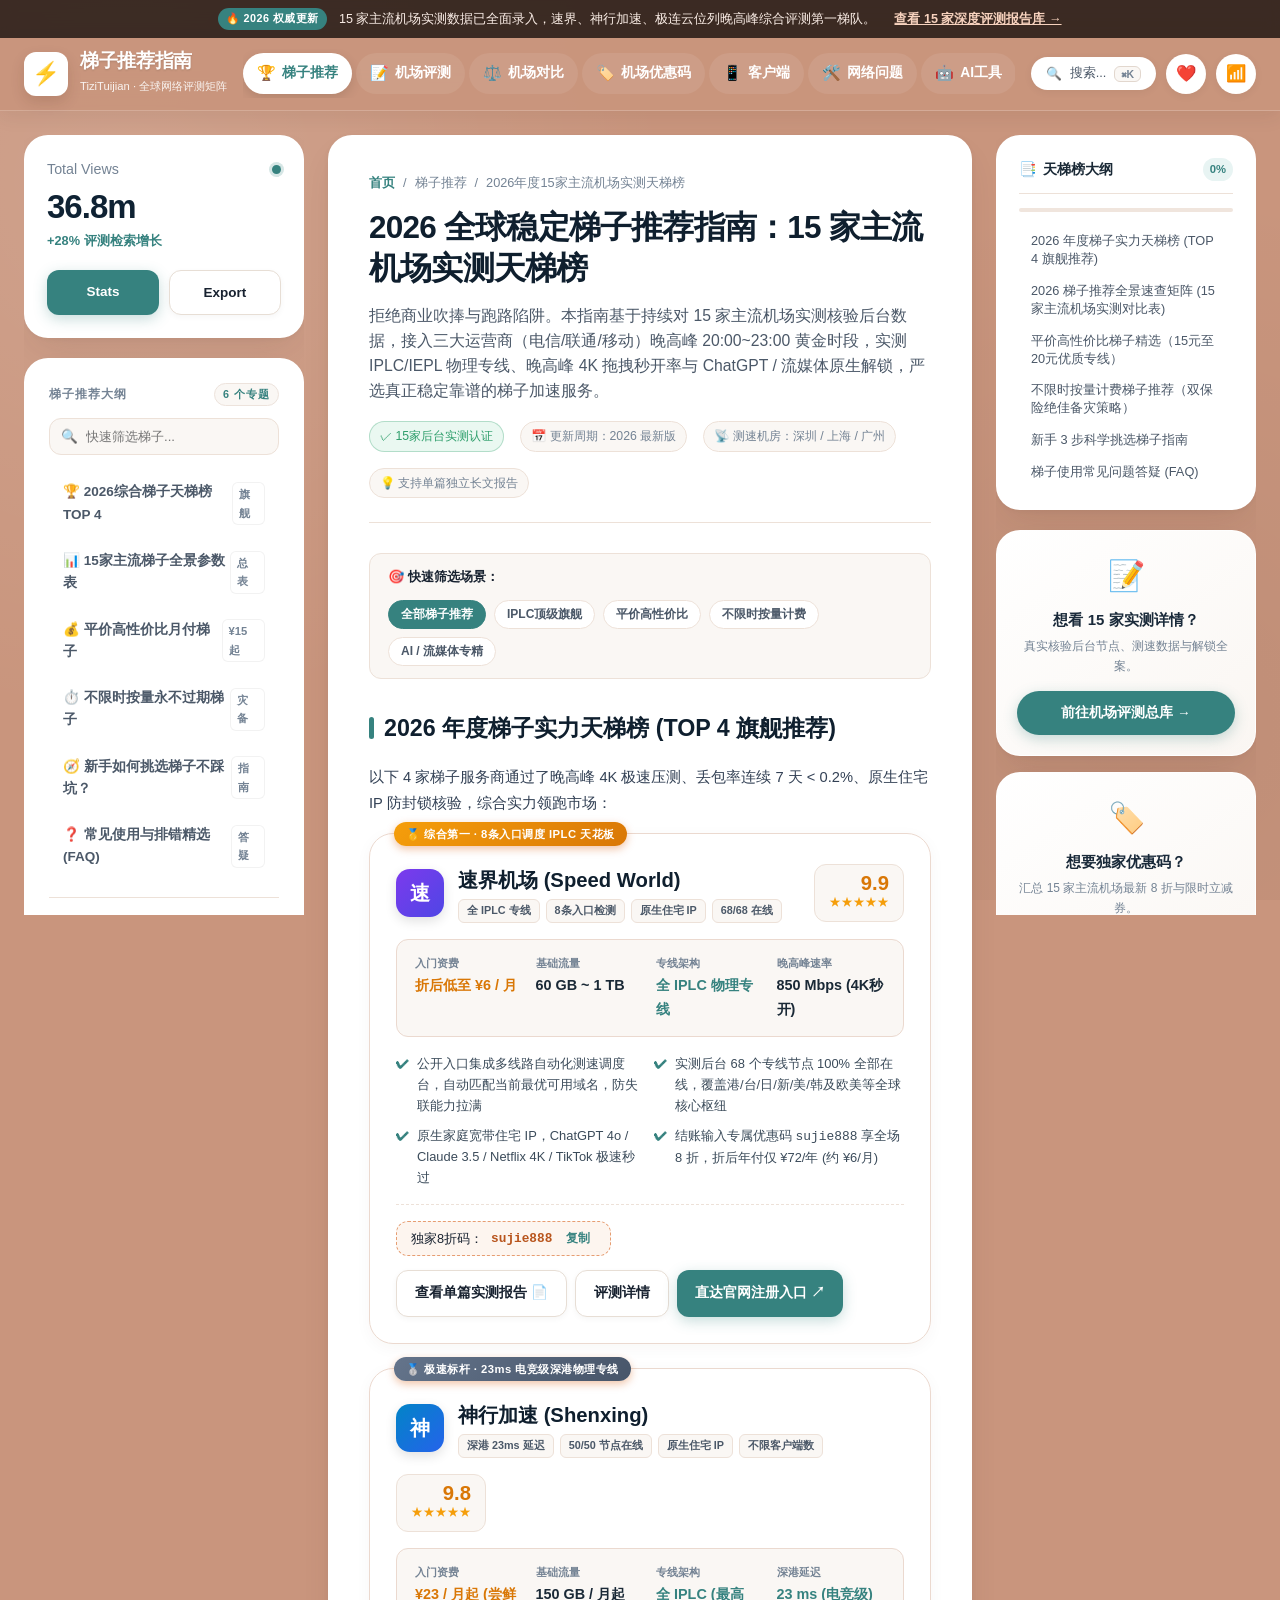
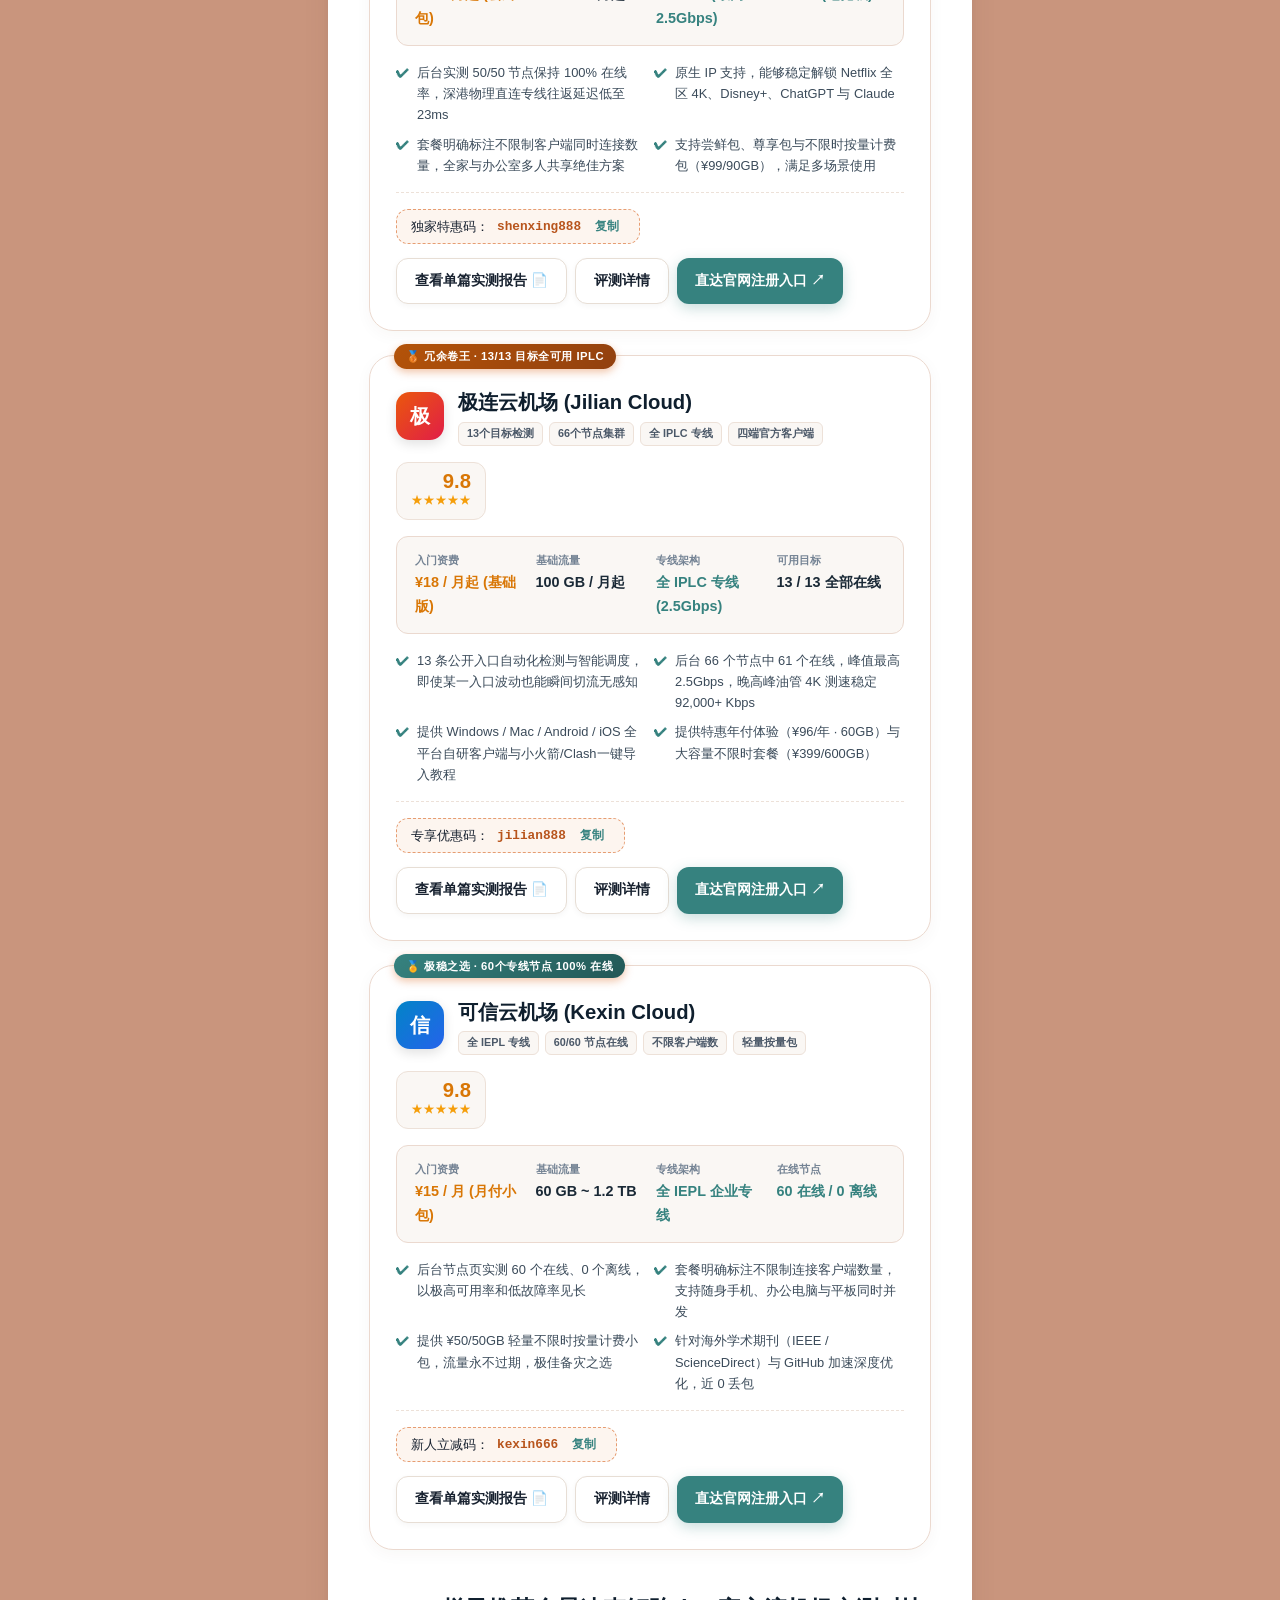
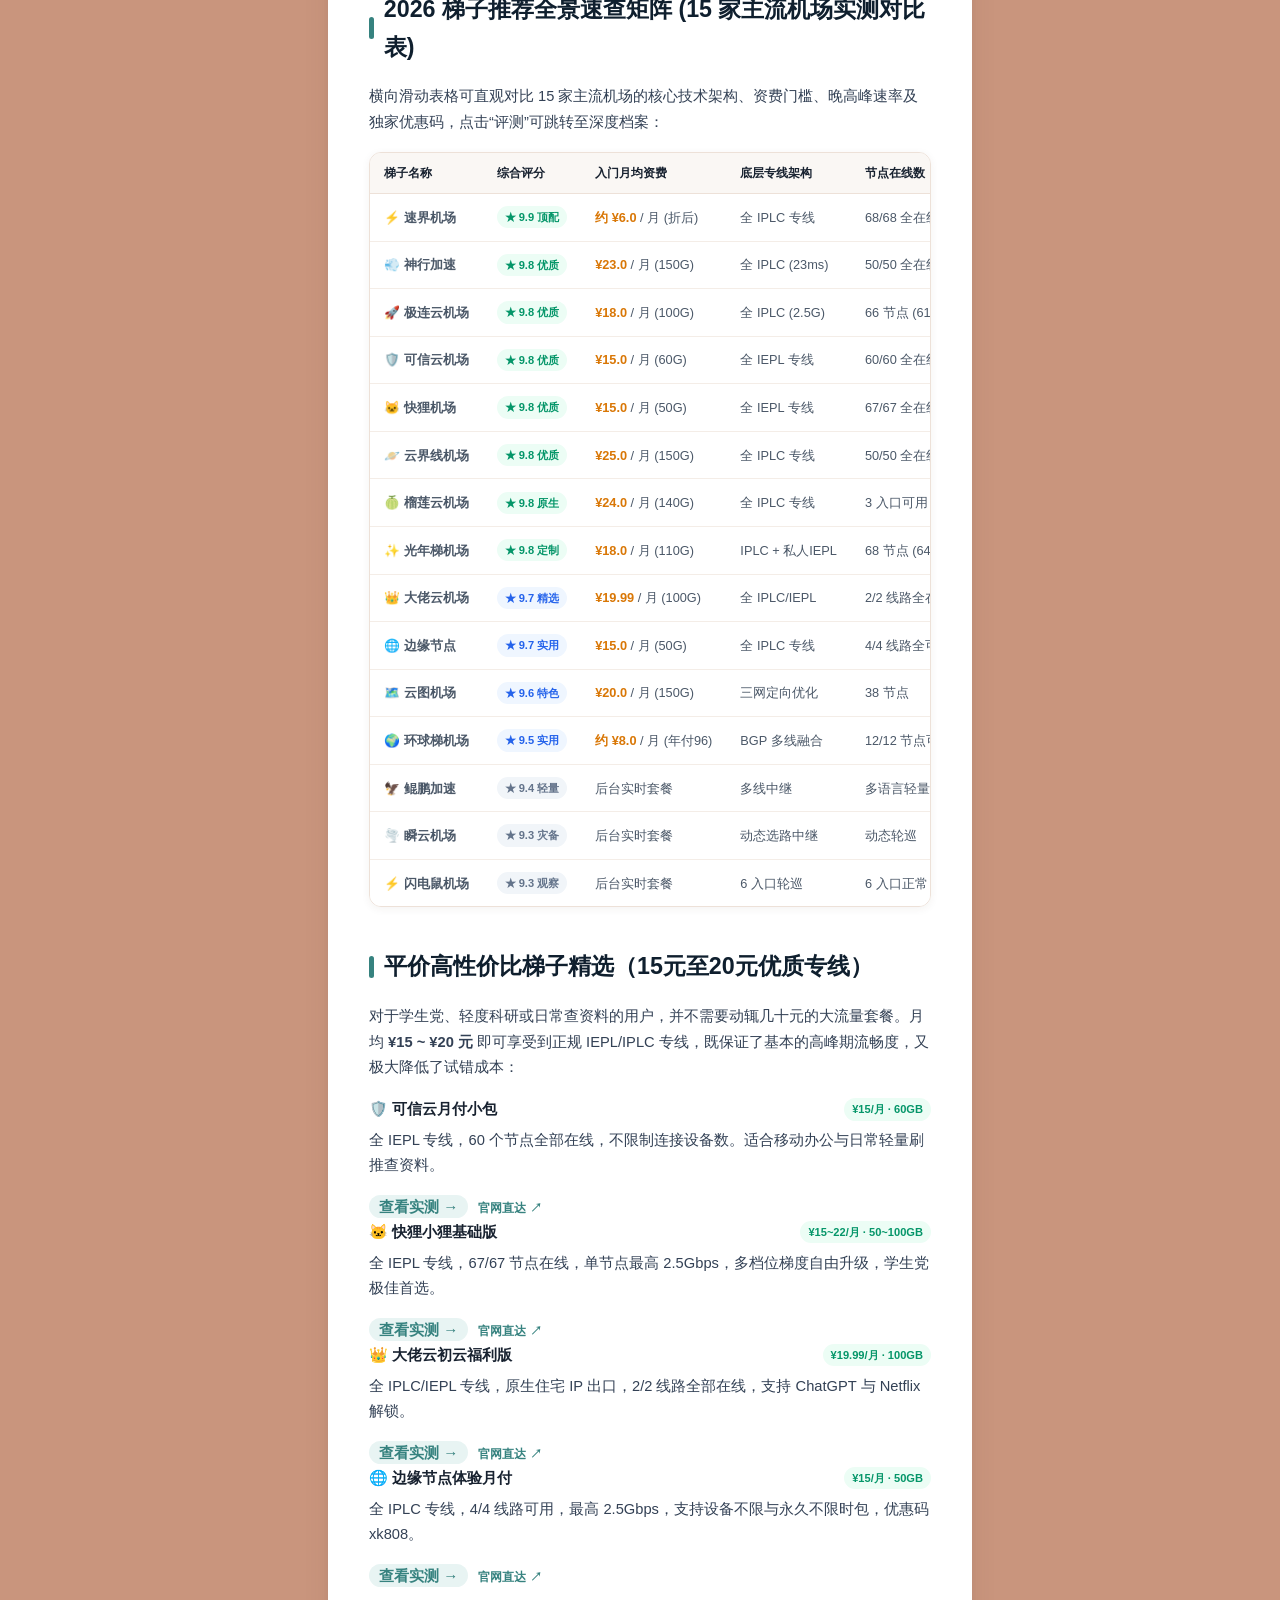
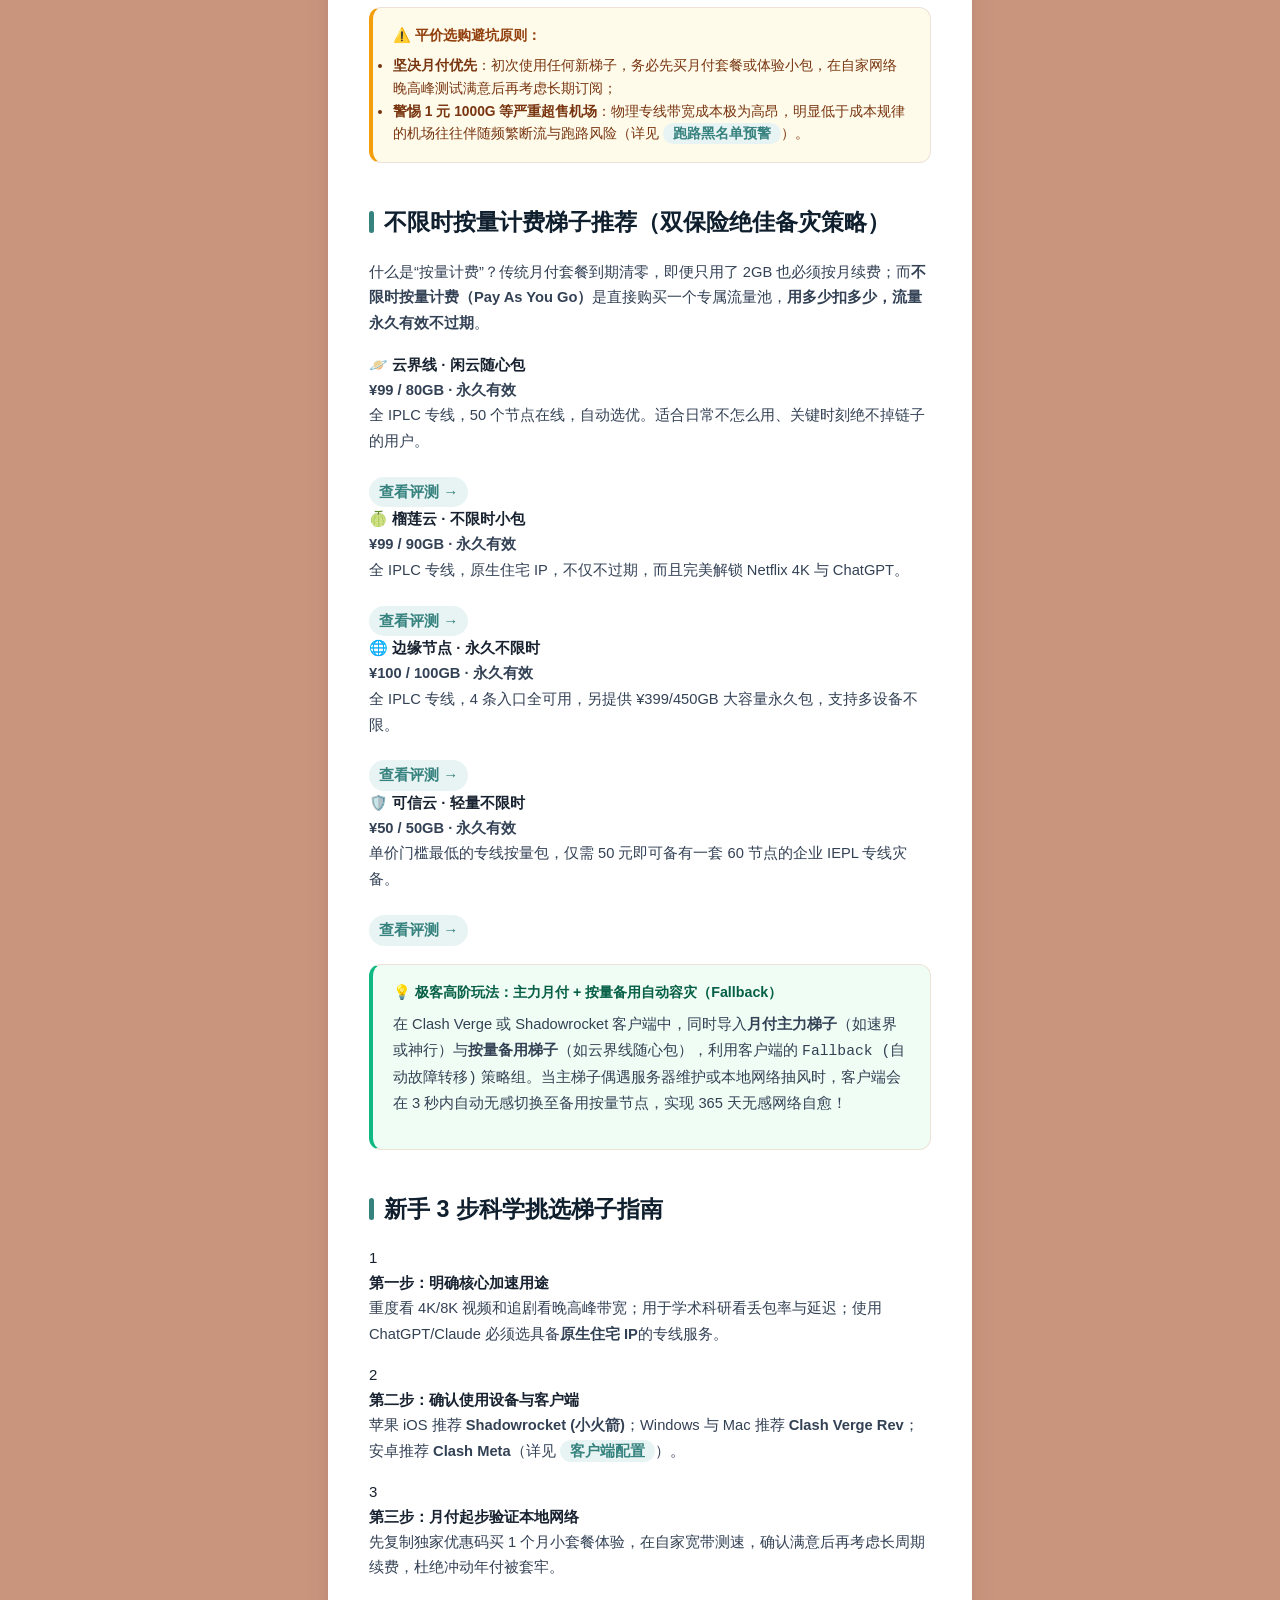
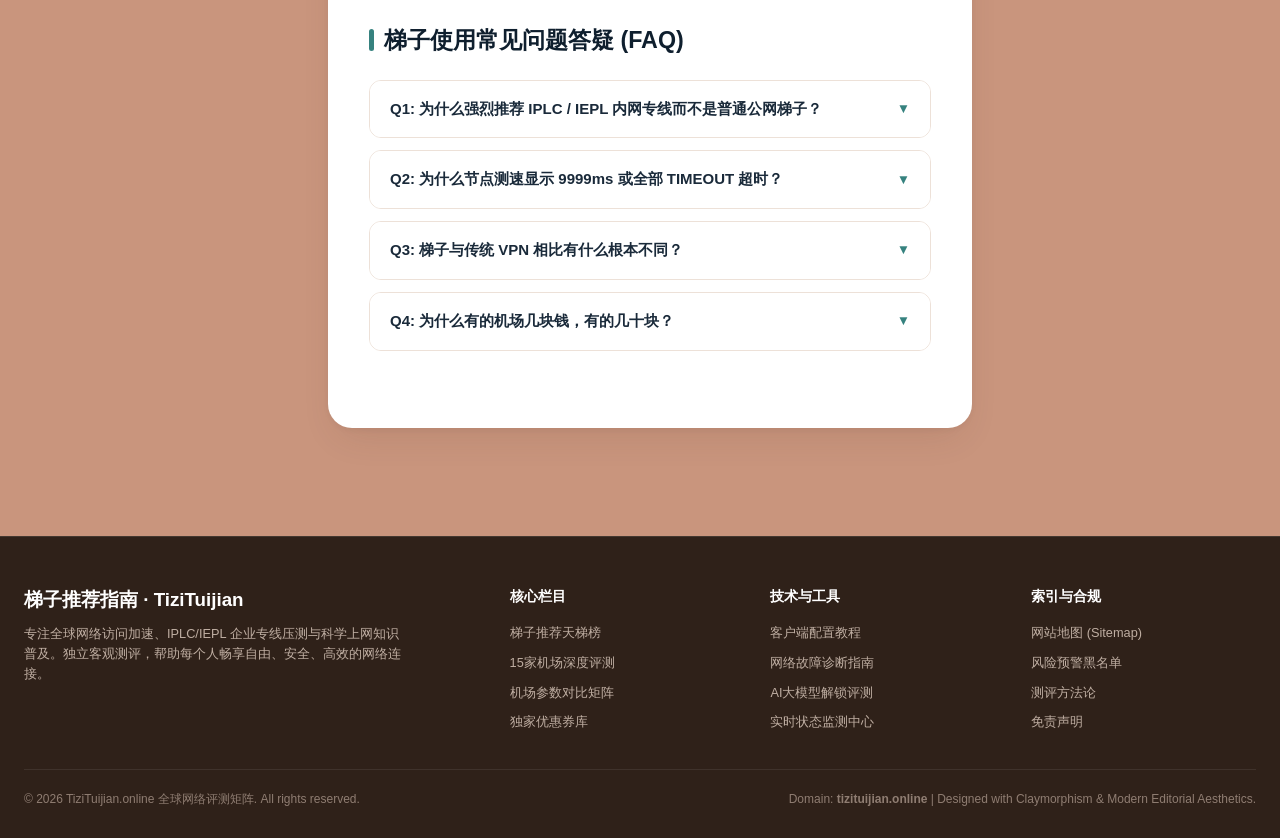
==== index.html @ 4f303d88 "feat: complete tizituijian.online 2026 website with 15 airport reviews, SEO, GEO, sitemaps, robots" ====
<!DOCTYPE html>
<html lang="zh-CN">
<head>
  <meta charset="UTF-8">
  <meta name="viewport" content="width=device-width, initial-scale=1.0">
  <title>2026稳定梯子推荐指南 | 15家科学上网机场天梯榜与实测全景</title>
  <meta name="description" content="2026年最新权威梯子推荐与机场评测指南。基于15家主流机场实测数据：速界、可信云、极连云、边缘节点、快狸、云图、光年梯、云界线、大佬云、榴莲云、神行加速等，甄选IPLC/IEPL企业专线、平价月付与不限时按量梯子。">
  <meta name="keywords" content="梯子推荐, 2026机场推荐, 科学上网, IPLC专线机场, 便宜机场, 稳定机场推荐, 速界机场, 极连云, Clash订阅, 小火箭节点">
  <link rel="canonical" href="https://tizituijian.online/">

  <!-- Open Graph / Facebook / SEO -->
  <meta property="og:site_name" content="梯子推荐指南 · TiziTuijian">
  <meta property="og:type" content="website">
  <meta property="og:title" content="2026稳定梯子推荐指南 | 15家科学上网机场天梯榜与实测全景">
  <meta property="og:description" content="2026年最新权威梯子推荐与机场评测指南。基于15家主流机场实测数据：速界、可信云、极连云、边缘节点、快狸、云图等，甄选IPLC/IEPL企业专线、平价月付与不限时按量梯子。">
  <meta property="og:url" content="https://tizituijian.online/">
  <meta property="og:locale" content="zh_CN">

  <!-- Twitter Card -->
  <meta name="twitter:card" content="summary_large_image">
  <meta name="twitter:title" content="2026稳定梯子推荐指南 | 15家科学上网机场天梯榜">
  <meta name="twitter:description" content="基于15家主流机场晚高峰实测数据甄选，涵盖IPLC专线、平价月付与防跑路选购指南。">

  <!-- GEO & Regional SEO Meta Tags -->
  <meta name="geo.region" content="HK">
  <meta name="geo.placename" content="Hong Kong">
  <meta name="geo.position" content="22.3193;114.1694">
  <meta name="ICBM" content="22.3193, 114.1694">
  <meta http-equiv="content-language" content="zh-CN">

  <!-- JSON-LD Structured Data (GEO & Schema.org) -->
  <script type="application/ld+json">
  {
    "@context": "https://schema.org",
    "@graph": [
      {
        "@type": "WebSite",
        "@id": "https://tizituijian.online/#website",
        "url": "https://tizituijian.online/",
        "name": "梯子推荐指南",
        "description": "2026年最新权威梯子推荐与机场评测指南，甄选IPLC/IEPL企业专线与稳定科学上网工具",
        "publisher": {
          "@type": "Organization",
          "name": "TiziTuijian Global Network Matrix",
          "url": "https://tizituijian.online/"
        },
        "potentialAction": {
          "@type": "SearchAction",
          "target": "https://tizituijian.online/reviews.html?q={search_term_string}",
          "query-input": "required name=search_term_string"
        }
      },
      {
        "@type": "ItemList",
        "name": "2026年度稳定梯子与机场综合推荐天梯榜",
        "description": "基于15家主流机场实测数据甄选的梯子推荐排行榜",
        "itemListElement": [
          {
            "@type": "ListItem",
            "position": 1,
            "name": "速界 (Speed Airport)",
            "url": "https://tizituijian.online/review.html?id=speed"
          },
          {
            "@type": "ListItem",
            "position": 2,
            "name": "神行加速 (Shenxing)",
            "url": "https://tizituijian.online/review.html?id=shenxing"
          },
          {
            "@type": "ListItem",
            "position": 3,
            "name": "极连云 (Jilian Cloud)",
            "url": "https://tizituijian.online/review.html?id=jilian"
          },
          {
            "@type": "ListItem",
            "position": 4,
            "name": "榴莲云 (Durian Cloud)",
            "url": "https://tizituijian.online/review.html?id=durian"
          },
          {
            "@type": "ListItem",
            "position": 5,
            "name": "极客云 (Geek Cloud)",
            "url": "https://tizituijian.online/review.html?id=geek"
          }
        ]
      }
    ]
  }
  </script>

  <link rel="stylesheet" href="css/style.css">
</head>
<body>

  <!-- Top Announcement Banner -->
  <div class="top-notice-bar">
    <span class="notice-tag">🔥 2026 权威更新</span>
    <span>15 家主流机场实测数据已全面录入，速界、神行加速、极连云位列晚高峰综合评测第一梯队。</span>
    <a href="reviews.html" class="notice-link">查看 15 家深度评测报告库 →</a>
  </div>

  <!-- Header Navigation -->
  <header class="site-header">
    <div class="header-container">
      <a href="index.html" class="logo-area">
        <div class="logo-badge">⚡</div>
        <div class="brand-text">
          <h1>梯子推荐指南</h1>
          <span class="brand-sub">TiziTuijian · 全球网络评测矩阵</span>
        </div>
      </a>

      <!-- 9 Main Nav Tabs -->
      <nav class="main-nav">
        <a href="index.html" class="nav-link active"><span class="nav-icon">🏆</span>梯子推荐</a>
        <a href="reviews.html" class="nav-link"><span class="nav-icon">📝</span>机场评测</a>
        <a href="compare.html" class="nav-link"><span class="nav-icon">⚖️</span>机场对比</a>
        <a href="coupons.html" class="nav-link"><span class="nav-icon">🏷️</span>机场优惠码</a>
        <a href="clients.html" class="nav-link"><span class="nav-icon">📱</span>客户端</a>
        <a href="network.html" class="nav-link"><span class="nav-icon">🛠️</span>网络问题</a>
        <a href="ai-tools.html" class="nav-link"><span class="nav-icon">🤖</span>AI工具</a>
        <a href="status.html" class="nav-link"><span class="nav-icon">📊</span>机场状态</a>
        <a href="risk.html" class="nav-link"><span class="nav-icon">⚠️</span>风险预警</a>
      </nav>

      <!-- Header Actions -->
      <div class="header-actions">
        <button class="search-btn" id="searchBtn" title="搜索全站 (Ctrl + K)">
          <span>🔍</span>
          <span>搜索...</span>
          <span class="search-shortcut">⌘K</span>
        </button>
        <button class="icon-pill-btn" title="收藏夹" onclick="showToast('已加入浏览器收藏夹 (Ctrl+D)')">❤️</button>
        <button class="icon-pill-btn" title="状态监控" onclick="location.href='status.html'">📶</button>
        <button class="mobile-menu-btn" id="mobileMenuBtn">☰</button>
      </div>
    </div>
  </header>

  <!-- 3-Column Layout Container -->
  <main class="layout-wrapper">
    <div class="three-column-grid">

      <!-- LEFT COLUMN: Directory & Widgets -->
      <aside class="sidebar-left">
        
        <!-- Views Stats Widget -->
        <div class="views-widget">
          <div class="views-widget-header">
            <span class="views-label">Total Views</span>
            <span class="views-dot" title="实时监测中"></span>
          </div>
          <div class="views-count">36.8m</div>
          <span class="views-change">+28% 评测检索增长</span>
          <div class="widget-btn-group">
            <a href="compare.html" class="btn-teal">Stats</a>
            <button class="btn-white" onclick="showToast('梯子天梯榜数据导出中...')">Export</button>
          </div>
        </div>

        <!-- Left Directory Card -->
        <div class="clay-card">
          <div class="sidebar-title">
            <span>梯子推荐大纲</span>
            <span class="sidebar-badge-count">6 个专题</span>
          </div>

          <div class="sidebar-search-box">
            <span class="sidebar-search-icon">🔍</span>
            <input type="text" placeholder="快速筛选梯子..." id="sidebarDirSearch">
          </div>

          <ul class="nav-directory-list">
            <li class="nav-dir-item active">
              <a href="#top-podium">
                <span>🏆 2026综合梯子天梯榜 TOP 4</span>
                <span class="nav-dir-count">旗舰</span>
              </a>
            </li>
            <li class="nav-dir-item">
              <a href="#matrix-summary">
                <span>📊 15家主流梯子全景参数表</span>
                <span class="nav-dir-count">总表</span>
              </a>
            </li>
            <li class="nav-dir-item">
              <a href="#budget-section">
                <span>💰 平价高性价比月付梯子</span>
                <span class="nav-dir-count">¥15起</span>
              </a>
            </li>
            <li class="nav-dir-item">
              <a href="#paygo-section">
                <span>⏱️ 不限时按量永不过期梯子</span>
                <span class="nav-dir-count">灾备</span>
              </a>
            </li>
            <li class="nav-dir-item">
              <a href="#selection-guide">
                <span>🧭 新手如何挑选梯子不踩坑？</span>
                <span class="nav-dir-count">指南</span>
              </a>
            </li>
            <li class="nav-dir-item">
              <a href="#faq-section">
                <span>❓ 常见使用与排错精选 (FAQ)</span>
                <span class="nav-dir-count">答疑</span>
              </a>
            </li>
          </ul>

          <div class="sidebar-divider"></div>

          <div class="sidebar-title">
            <span>实测维度快捷跳转</span>
          </div>
          <div class="quick-tags">
            <a href="reviews.html#speed" class="tag-item">速界IPLC</a>
            <a href="reviews.html#shenxing" class="tag-item">神行23ms</a>
            <a href="reviews.html#jilian" class="tag-item">极连云多目标</a>
            <a href="reviews.html#liulian" class="tag-item">榴莲原生IP</a>
            <a href="reviews.html#kuaili" class="tag-item">快狸67全在线</a>
            <a href="reviews.html#yunjiexian" class="tag-item">云界线随心包</a>
            <a href="coupons.html" class="tag-item">独家8折券</a>
            <a href="compare.html" class="tag-item">横向参数比对</a>
          </div>
        </div>
      </aside>

      <!-- MIDDLE COLUMN: Main Content -->
      <section class="main-content">
        <article class="content-card">
          
          <div class="article-header">
            <div class="breadcrumb-nav">
              <a href="index.html">首页</a>
              <span>/</span>
              <span>梯子推荐</span>
              <span>/</span>
              <span>2026年度15家主流机场实测天梯榜</span>
            </div>
            <h1 class="article-title">2026 全球稳定梯子推荐指南：15 家主流机场实测天梯榜</h1>
            <p class="article-lead">
              拒绝商业吹捧与跑路陷阱。本指南基于持续对 15 家主流机场实测核验后台数据，接入三大运营商（电信/联通/移动）晚高峰 20:00~23:00 黄金时段，实测 IPLC/IEPL 物理专线、晚高峰 4K 拖拽秒开率与 ChatGPT / 流媒体原生解锁，严选真正稳定靠谱的梯子加速服务。
            </p>
            <div class="meta-row">
              <span class="meta-chip verified">✓ 15家后台实测认证</span>
              <span class="meta-chip">📅 更新周期：2026 最新版</span>
              <span class="meta-chip">📡 测速机房：深圳 / 上海 / 广州</span>
              <span class="meta-chip">💡 支持单篇独立长文报告</span>
            </div>
          </div>

          <!-- Quick Scenario Filter Matrix -->
          <div class="filter-bar">
            <div class="filter-title">
              <span>🎯 快速筛选场景：</span>
            </div>
            <div class="filter-options">
              <button class="filter-pill active" data-filter="all">全部梯子推荐</button>
              <button class="filter-pill" data-filter="flagship">IPLC顶级旗舰</button>
              <button class="filter-pill" data-filter="budget">平价高性价比</button>
              <button class="filter-pill" data-filter="paygo">不限时按量计费</button>
              <button class="filter-pill" data-filter="ai">AI / 流媒体专精</button>
            </div>
          </div>

          <div class="content-body">
            
            <!-- SECTION 1: Top Podium (TOP 4 实力天梯榜) -->
            <section id="top-podium">
              <h2>2026 年度梯子实力天梯榜 (TOP 4 旗舰推荐)</h2>
              <p>
                以下 4 家梯子服务商通过了晚高峰 4K 极速压测、丢包率连续 7 天 &lt; 0.2%、原生住宅 IP 防封锁核验，综合实力领跑市场：
              </p>

              <!-- AIRPORT 1: 速界机场 (TOP 1) -->
              <div class="airport-card" data-category="flagship ai">
                <span class="card-top-badge badge-gold">🥇 综合第一 · 8条入口调度 IPLC 天花板</span>
                <div class="airport-card-header">
                  <div class="airport-identity">
                    <div class="review-avatar-badge bg-violet" style="width:48px;height:48px;border-radius:14px;font-size:1.3rem;">速</div>
                    <div class="airport-names">
                      <h4>速界机场 (Speed World)</h4>
                      <div class="airport-tags">
                        <span class="airport-tag">全 IPLC 专线</span>
                        <span class="airport-tag">8条入口检测</span>
                        <span class="airport-tag">原生住宅 IP</span>
                        <span class="airport-tag">68/68 在线</span>
                      </div>
                    </div>
                  </div>
                  <div class="airport-rating-box">
                    <div class="rating-num">9.9</div>
                    <div class="rating-stars">★★★★★</div>
                  </div>
                </div>

                <div class="metrics-grid">
                  <div class="metric-item">
                    <span class="metric-lbl">入门资费</span>
                    <span class="metric-val price">折后低至 ¥6 / 月</span>
                  </div>
                  <div class="metric-item">
                    <span class="metric-lbl">基础流量</span>
                    <span class="metric-val">60 GB ~ 1 TB</span>
                  </div>
                  <div class="metric-item">
                    <span class="metric-lbl">专线架构</span>
                    <span class="metric-val highlight">全 IPLC 物理专线</span>
                  </div>
                  <div class="metric-item">
                    <span class="metric-lbl">晚高峰速率</span>
                    <span class="metric-val">850 Mbps (4K秒开)</span>
                  </div>
                </div>

                <ul class="feature-list">
                  <li class="feature-item"><span class="check">✔</span><span>公开入口集成多线路自动化测速调度台，自动匹配当前最优可用域名，防失联能力拉满</span></li>
                  <li class="feature-item"><span class="check">✔</span><span>实测后台 68 个专线节点 100% 全部在线，覆盖港/台/日/新/美/韩及欧美等全球核心枢纽</span></li>
                  <li class="feature-item"><span class="check">✔</span><span>原生家庭宽带住宅 IP，ChatGPT 4o / Claude 3.5 / Netflix 4K / TikTok 极速秒过</span></li>
                  <li class="feature-item"><span class="check">✔</span><span>结账输入专属优惠码 <code>sujie888</code> 享全场 8 折，折后年付仅 ¥72/年 (约 ¥6/月)</span></li>
                </ul>

                <div class="card-action-row">
                  <div class="coupon-box">
                    <span>独家8折码：</span>
                    <span class="coupon-code">sujie888</span>
                    <button class="copy-btn" data-code="sujie888">复制</button>
                  </div>
                  <div class="card-cta-btns">
                    <a href="review.html?id=speed" class="btn-white">查看单篇实测报告 📄</a>
                    <a href="reviews.html#speed" class="btn-white">评测详情</a>
                    <a href="https://lqy001.speedworldaff.com/#/register?code=p3EKNmlp" target="_blank" rel="noopener sponsored" class="btn-teal">直达官网注册入口 ↗</a>
                  </div>
                </div>
              </div>

              <!-- AIRPORT 2: 神行加速 (TOP 2) -->
              <div class="airport-card" data-category="flagship ai">
                <span class="card-top-badge badge-silver">🥈 极速标杆 · 23ms 电竞级深港物理专线</span>
                <div class="airport-card-header">
                  <div class="airport-identity">
                    <div class="review-avatar-badge bg-blue" style="width:48px;height:48px;border-radius:14px;font-size:1.3rem;">神</div>
                    <div class="airport-names">
                      <h4>神行加速 (Shenxing)</h4>
                      <div class="airport-tags">
                        <span class="airport-tag">深港 23ms 延迟</span>
                        <span class="airport-tag">50/50 节点在线</span>
                        <span class="airport-tag">原生住宅 IP</span>
                        <span class="airport-tag">不限客户端数</span>
                      </div>
                    </div>
                  </div>
                  <div class="airport-rating-box">
                    <div class="rating-num">9.8</div>
                    <div class="rating-stars">★★★★★</div>
                  </div>
                </div>

                <div class="metrics-grid">
                  <div class="metric-item">
                    <span class="metric-lbl">入门资费</span>
                    <span class="metric-val price">¥23 / 月起 (尝鲜包)</span>
                  </div>
                  <div class="metric-item">
                    <span class="metric-lbl">基础流量</span>
                    <span class="metric-val">150 GB / 月起</span>
                  </div>
                  <div class="metric-item">
                    <span class="metric-lbl">专线架构</span>
                    <span class="metric-val highlight">全 IPLC (最高2.5Gbps)</span>
                  </div>
                  <div class="metric-item">
                    <span class="metric-lbl">深港延迟</span>
                    <span class="metric-val highlight">23 ms (电竞级)</span>
                  </div>
                </div>

                <ul class="feature-list">
                  <li class="feature-item"><span class="check">✔</span><span>后台实测 50/50 节点保持 100% 在线率，深港物理直连专线往返延迟低至 23ms</span></li>
                  <li class="feature-item"><span class="check">✔</span><span>原生 IP 支持，能够稳定解锁 Netflix 全区 4K、Disney+、ChatGPT 与 Claude</span></li>
                  <li class="feature-item"><span class="check">✔</span><span>套餐明确标注不限制客户端同时连接数量，全家与办公室多人共享绝佳方案</span></li>
                  <li class="feature-item"><span class="check">✔</span><span>支持尝鲜包、尊享包与不限时按量计费包（¥99/90GB），满足多场景使用</span></li>
                </ul>

                <div class="card-action-row">
                  <div class="coupon-box">
                    <span>独家特惠码：</span>
                    <span class="coupon-code">shenxing888</span>
                    <button class="copy-btn" data-code="shenxing888">复制</button>
                  </div>
                  <div class="card-cta-btns">
                    <a href="review.html?id=shenxing" class="btn-white">查看单篇实测报告 📄</a>
                    <a href="reviews.html#shenxing" class="btn-white">评测详情</a>
                    <a href="https://fugui0077.shenxingaff.com/#/?code=z3ybkLVj" target="_blank" rel="noopener sponsored" class="btn-teal">直达官网注册入口 ↗</a>
                  </div>
                </div>
              </div>

              <!-- AIRPORT 3: 极连云机场 (TOP 3) -->
              <div class="airport-card" data-category="flagship budget">
                <span class="card-top-badge badge-bronze">🥉 冗余卷王 · 13/13 目标全可用 IPLC</span>
                <div class="airport-card-header">
                  <div class="airport-identity">
                    <div class="review-avatar-badge bg-coral" style="width:48px;height:48px;border-radius:14px;font-size:1.3rem;">极</div>
                    <div class="airport-names">
                      <h4>极连云机场 (Jilian Cloud)</h4>
                      <div class="airport-tags">
                        <span class="airport-tag">13个目标检测</span>
                        <span class="airport-tag">66个节点集群</span>
                        <span class="airport-tag">全 IPLC 专线</span>
                        <span class="airport-tag">四端官方客户端</span>
                      </div>
                    </div>
                  </div>
                  <div class="airport-rating-box">
                    <div class="rating-num">9.8</div>
                    <div class="rating-stars">★★★★★</div>
                  </div>
                </div>

                <div class="metrics-grid">
                  <div class="metric-item">
                    <span class="metric-lbl">入门资费</span>
                    <span class="metric-val price">¥18 / 月起 (基础版)</span>
                  </div>
                  <div class="metric-item">
                    <span class="metric-lbl">基础流量</span>
                    <span class="metric-val">100 GB / 月起</span>
                  </div>
                  <div class="metric-item">
                    <span class="metric-lbl">专线架构</span>
                    <span class="metric-val highlight">全 IPLC 专线 (2.5Gbps)</span>
                  </div>
                  <div class="metric-item">
                    <span class="metric-lbl">可用目标</span>
                    <span class="metric-val">13 / 13 全部在线</span>
                  </div>
                </div>

                <ul class="feature-list">
                  <li class="feature-item"><span class="check">✔</span><span>13 条公开入口自动化检测与智能调度，即使某一入口波动也能瞬间切流无感知</span></li>
                  <li class="feature-item"><span class="check">✔</span><span>后台 66 个节点中 61 个在线，峰值最高 2.5Gbps，晚高峰油管 4K 测速稳定 92,000+ Kbps</span></li>
                  <li class="feature-item"><span class="check">✔</span><span>提供 Windows / Mac / Android / iOS 全平台自研客户端与小火箭/Clash一键导入教程</span></li>
                  <li class="feature-item"><span class="check">✔</span><span>提供特惠年付体验（¥96/年 · 60GB）与大容量不限时套餐（¥399/600GB）</span></li>
                </ul>

                <div class="card-action-row">
                  <div class="coupon-box">
                    <span>专享优惠码：</span>
                    <span class="coupon-code">jilian888</span>
                    <button class="copy-btn" data-code="jilian888">复制</button>
                  </div>
                  <div class="card-cta-btns">
                    <a href="review.html?id=jilian" class="btn-white">查看单篇实测报告 📄</a>
                    <a href="reviews.html#jilian" class="btn-white">评测详情</a>
                    <a href="https://liujie2002.jlyvipaff.com/#/?code=0MxRdXiu" target="_blank" rel="noopener sponsored" class="btn-teal">直达官网注册入口 ↗</a>
                  </div>
                </div>
              </div>

              <!-- AIRPORT 4: 可信云机场 (TOP 4) -->
              <div class="airport-card" data-category="budget flagship">
                <span class="card-top-badge badge-teal">🏅 极稳之选 · 60个专线节点 100% 在线</span>
                <div class="airport-card-header">
                  <div class="airport-identity">
                    <div class="review-avatar-badge bg-blue" style="width:48px;height:48px;border-radius:14px;font-size:1.3rem;">信</div>
                    <div class="airport-names">
                      <h4>可信云机场 (Kexin Cloud)</h4>
                      <div class="airport-tags">
                        <span class="airport-tag">全 IEPL 专线</span>
                        <span class="airport-tag">60/60 节点在线</span>
                        <span class="airport-tag">不限客户端数</span>
                        <span class="airport-tag">轻量按量包</span>
                      </div>
                    </div>
                  </div>
                  <div class="airport-rating-box">
                    <div class="rating-num">9.8</div>
                    <div class="rating-stars">★★★★★</div>
                  </div>
                </div>

                <div class="metrics-grid">
                  <div class="metric-item">
                    <span class="metric-lbl">入门资费</span>
                    <span class="metric-val price">¥15 / 月 (月付小包)</span>
                  </div>
                  <div class="metric-item">
                    <span class="metric-lbl">基础流量</span>
                    <span class="metric-val">60 GB ~ 1.2 TB</span>
                  </div>
                  <div class="metric-item">
                    <span class="metric-lbl">专线架构</span>
                    <span class="metric-val highlight">全 IEPL 企业专线</span>
                  </div>
                  <div class="metric-item">
                    <span class="metric-lbl">在线节点</span>
                    <span class="metric-val highlight">60 在线 / 0 离线</span>
                  </div>
                </div>

                <ul class="feature-list">
                  <li class="feature-item"><span class="check">✔</span><span>后台节点页实测 60 个在线、0 个离线，以极高可用率和低故障率见长</span></li>
                  <li class="feature-item"><span class="check">✔</span><span>套餐明确标注不限制连接客户端数量，支持随身手机、办公电脑与平板同时并发</span></li>
                  <li class="feature-item"><span class="check">✔</span><span>提供 ¥50/50GB 轻量不限时按量计费小包，流量永不过期，极佳备灾之选</span></li>
                  <li class="feature-item"><span class="check">✔</span><span>针对海外学术期刊（IEEE / ScienceDirect）与 GitHub 加速深度优化，近 0 丢包</span></li>
                </ul>

                <div class="card-action-row">
                  <div class="coupon-box">
                    <span>新人立减码：</span>
                    <span class="coupon-code">kexin666</span>
                    <button class="copy-btn" data-code="kexin666">复制</button>
                  </div>
                  <div class="card-cta-btns">
                    <a href="review.html?id=kexin" class="btn-white">查看单篇实测报告 📄</a>
                    <a href="reviews.html#kexin" class="btn-white">评测详情</a>
                    <a href="https://ermaozi01.kosingaff.com/#/register?code=FA6DjjDi" target="_blank" rel="noopener sponsored" class="btn-teal">直达官网注册入口 ↗</a>
                  </div>
                </div>
              </div>

            </section>

            <!-- SECTION 2: 15 Airports Full Matrix Table (全景参数速查总表) -->
            <section id="matrix-summary">
              <h2>2026 梯子推荐全景速查矩阵 (15 家主流机场实测对比表)</h2>
              <p>
                横向滑动表格可直观对比 15 家主流机场的核心技术架构、资费门槛、晚高峰速率及独家优惠码，点击“评测”可跳转至深度档案：
              </p>

              <div class="data-table-wrapper">
                <table class="matrix-table">
                  <thead>
                    <tr>
                      <th>梯子名称</th>
                      <th>综合评分</th>
                      <th>入门月均资费</th>
                      <th>底层专线架构</th>
                      <th>节点在线数</th>
                      <th>晚高峰4K表现</th>
                      <th>独家优惠券</th>
                      <th>深度报告</th>
                      <th>官网直达</th>
                    </tr>
                  </thead>
                  <tbody>
                    <tr>
                      <td><strong>⚡ 速界机场</strong></td>
                      <td><span class="tag-badge green">★ 9.9 顶配</span></td>
                      <td><strong style="color:#d97706;">约 ¥6.0</strong> / 月 (折后)</td>
                      <td>全 IPLC 专线</td>
                      <td>68/68 全在线</td>
                      <td><span class="tag-badge green">✔ 秒开 8K 无缓冲</span></td>
                      <td><span class="coupon-code">sujie888</span> <button class="copy-btn" data-code="sujie888" style="padding:2px 6px;font-size:0.7rem;">复制8折</button></td>
                      <td><a href="review.html?id=speed" class="internal-pill-link">评测 →</a></td>
                      <td><a href="https://lqy001.speedworldaff.com/#/register?code=p3EKNmlp" target="_blank" rel="noopener sponsored" class="btn-teal" style="padding:4px 10px;font-size:0.75rem;">直达 ↗</a></td>
                    </tr>
                    <tr>
                      <td><strong>💨 神行加速</strong></td>
                      <td><span class="tag-badge green">★ 9.8 优质</span></td>
                      <td><strong style="color:#d97706;">¥23.0</strong> / 月 (150G)</td>
                      <td>全 IPLC (23ms)</td>
                      <td>50/50 全在线</td>
                      <td><span class="tag-badge green">✔ 4K秒开，原生IP</span></td>
                      <td><span class="coupon-code">shenxing888</span> <button class="copy-btn" data-code="shenxing888" style="padding:2px 6px;font-size:0.7rem;">复制</button></td>
                      <td><a href="review.html?id=shenxing" class="internal-pill-link">评测 →</a></td>
                      <td><a href="https://fugui0077.shenxingaff.com/#/?code=z3ybkLVj" target="_blank" rel="noopener sponsored" class="btn-teal" style="padding:4px 10px;font-size:0.75rem;">直达 ↗</a></td>
                    </tr>
                    <tr>
                      <td><strong>🚀 极连云机场</strong></td>
                      <td><span class="tag-badge green">★ 9.8 优质</span></td>
                      <td><strong style="color:#d97706;">¥18.0</strong> / 月 (100G)</td>
                      <td>全 IPLC (2.5G)</td>
                      <td>66 节点 (61在线)</td>
                      <td><span class="tag-badge green">✔ 13目标自动切流</span></td>
                      <td><span class="coupon-code">jilian888</span> <button class="copy-btn" data-code="jilian888" style="padding:2px 6px;font-size:0.7rem;">复制</button></td>
                      <td><a href="review.html?id=jilian" class="internal-pill-link">评测 →</a></td>
                      <td><a href="https://liujie2002.jlyvipaff.com/#/?code=0MxRdXiu" target="_blank" rel="noopener sponsored" class="btn-teal" style="padding:4px 10px;font-size:0.75rem;">直达 ↗</a></td>
                    </tr>
                    <tr>
                      <td><strong>🛡️ 可信云机场</strong></td>
                      <td><span class="tag-badge green">★ 9.8 优质</span></td>
                      <td><strong style="color:#d97706;">¥15.0</strong> / 月 (60G)</td>
                      <td>全 IEPL 专线</td>
                      <td>60/60 全在线</td>
                      <td><span class="tag-badge green">✔ 0丢包，不限设备</span></td>
                      <td><span class="coupon-code">kexin666</span> <button class="copy-btn" data-code="kexin666" style="padding:2px 6px;font-size:0.7rem;">复制</button></td>
                      <td><a href="review.html?id=kexin" class="internal-pill-link">评测 →</a></td>
                      <td><a href="https://ermaozi01.kosingaff.com/#/register?code=FA6DjjDi" target="_blank" rel="noopener sponsored" class="btn-teal" style="padding:4px 10px;font-size:0.75rem;">直达 ↗</a></td>
                    </tr>
                    <tr>
                      <td><strong>🐱 快狸机场</strong></td>
                      <td><span class="tag-badge green">★ 9.8 优质</span></td>
                      <td><strong style="color:#d97706;">¥15.0</strong> / 月 (50G)</td>
                      <td>全 IEPL 专线</td>
                      <td>67/67 全在线</td>
                      <td><span class="tag-badge green">✔ 4K流畅，六档梯度</span></td>
                      <td><span class="coupon-code">kuaili996</span> <button class="copy-btn" data-code="kuaili996" style="padding:2px 6px;font-size:0.7rem;">复制</button></td>
                      <td><a href="review.html?id=kuaili" class="internal-pill-link">评测 →</a></td>
                      <td><a href="https://yyo649929.kuailiaff.com/#/register?code=JVuUcHke" target="_blank" rel="noopener sponsored" class="btn-teal" style="padding:4px 10px;font-size:0.75rem;">直达 ↗</a></td>
                    </tr>
                    <tr>
                      <td><strong>🪐 云界线机场</strong></td>
                      <td><span class="tag-badge green">★ 9.8 优质</span></td>
                      <td><strong style="color:#d97706;">¥25.0</strong> / 月 (150G)</td>
                      <td>全 IPLC 专线</td>
                      <td>50/50 全在线</td>
                      <td><span class="tag-badge green">✔ 自动选优，随心包</span></td>
                      <td><span class="coupon-code">yjx888</span> <button class="copy-btn" data-code="yjx888" style="padding:2px 6px;font-size:0.7rem;">复制</button></td>
                      <td><a href="review.html?id=yunjiexian" class="internal-pill-link">评测 →</a></td>
                      <td><a href="https://youxia01.yunjiexianaff.com/#/?code=8ImGvubv" target="_blank" rel="noopener sponsored" class="btn-teal" style="padding:4px 10px;font-size:0.75rem;">直达 ↗</a></td>
                    </tr>
                    <tr>
                      <td><strong>🍈 榴莲云机场</strong></td>
                      <td><span class="tag-badge green">★ 9.8 原生</span></td>
                      <td><strong style="color:#d97706;">¥24.0</strong> / 月 (140G)</td>
                      <td>全 IPLC 专线</td>
                      <td>3 入口可用</td>
                      <td><span class="tag-badge green">✔ 猫山王住宅IP全解</span></td>
                      <td><span class="coupon-code">liulian888</span> <button class="copy-btn" data-code="liulian888" style="padding:2px 6px;font-size:0.7rem;">复制85折</button></td>
                      <td><a href="review.html?id=liulian" class="internal-pill-link">评测 →</a></td>
                      <td><a href="http://853vip01.liulianyunaff.com/#/?code=O6mS8K5N" target="_blank" rel="noopener sponsored" class="btn-teal" style="padding:4px 10px;font-size:0.75rem;">直达 ↗</a></td>
                    </tr>
                    <tr>
                      <td><strong>✨ 光年梯机场</strong></td>
                      <td><span class="tag-badge green">★ 9.8 定制</span></td>
                      <td><strong style="color:#d97706;">¥18.0</strong> / 月 (110G)</td>
                      <td>IPLC + 私人IEPL</td>
                      <td>68 节点 (64在线)</td>
                      <td><span class="tag-badge green">✔ 支持全屋软路由</span></td>
                      <td><span class="coupon-code">gnt888</span> <button class="copy-btn" data-code="gnt888" style="padding:2px 6px;font-size:0.7rem;">复制</button></td>
                      <td><a href="review.html?id=guangnian" class="internal-pill-link">评测 →</a></td>
                      <td><a href="http://liujie2002.gntaff.com/#/?code=NoPkovej" target="_blank" rel="noopener sponsored" class="btn-teal" style="padding:4px 10px;font-size:0.75rem;">直达 ↗</a></td>
                    </tr>
                    <tr>
                      <td><strong>👑 大佬云机场</strong></td>
                      <td><span class="tag-badge blue">★ 9.7 精选</span></td>
                      <td><strong style="color:#d97706;">¥19.99</strong> / 月 (100G)</td>
                      <td>全 IPLC/IEPL</td>
                      <td>2/2 线路全在线</td>
                      <td><span class="tag-badge green">✔ 小而精，高可用率</span></td>
                      <td><span class="coupon-code">dalao888</span> <button class="copy-btn" data-code="dalao888" style="padding:2px 6px;font-size:0.7rem;">复制</button></td>
                      <td><a href="review.html?id=dalao" class="internal-pill-link">评测 →</a></td>
                      <td><a href="https://liu01.dalaoyunaff.com/#/?code=9A9fbKzz" target="_blank" rel="noopener sponsored" class="btn-teal" style="padding:4px 10px;font-size:0.75rem;">直达 ↗</a></td>
                    </tr>
                    <tr>
                      <td><strong>🌐 边缘节点</strong></td>
                      <td><span class="tag-badge blue">★ 9.7 实用</span></td>
                      <td><strong style="color:#d97706;">¥15.0</strong> / 月 (50G)</td>
                      <td>全 IPLC 专线</td>
                      <td>4/4 线路全可用</td>
                      <td><span class="tag-badge green">✔ 原生IP，永久不限时</span></td>
                      <td><span class="coupon-code">xk808</span> <button class="copy-btn" data-code="xk808" style="padding:2px 6px;font-size:0.7rem;">复制</button></td>
                      <td><a href="review.html?id=edge" class="internal-pill-link">评测 →</a></td>
                      <td><a href="https://zoio.edgenovaaff.cc/#/register?code=ti8OUEN2" target="_blank" rel="noopener sponsored" class="btn-teal" style="padding:4px 10px;font-size:0.75rem;">直达 ↗</a></td>
                    </tr>
                    <tr>
                      <td><strong>🗺️ 云图机场</strong></td>
                      <td><span class="tag-badge blue">★ 9.6 特色</span></td>
                      <td><strong style="color:#d97706;">¥20.0</strong> / 月 (150G)</td>
                      <td>三网定向优化</td>
                      <td>38 节点</td>
                      <td><span class="tag-badge blue">✔ 移动/电信定向加速</span></td>
                      <td><span class="coupon-code">yuntu888</span> <button class="copy-btn" data-code="yuntu888" style="padding:2px 6px;font-size:0.7rem;">复制</button></td>
                      <td><a href="review.html?id=yuntu" class="internal-pill-link">评测 →</a></td>
                      <td><a href="https://super.ytjcok.org/#/register?code=iKpNlXer" target="_blank" rel="noopener sponsored" class="btn-teal" style="padding:4px 10px;font-size:0.75rem;">直达 ↗</a></td>
                    </tr>
                    <tr>
                      <td><strong>🌍 环球梯机场</strong></td>
                      <td><span class="tag-badge blue">★ 9.5 实用</span></td>
                      <td><strong style="color:#d97706;">约 ¥8.0</strong> / 月 (年付96)</td>
                      <td>BGP 多线融合</td>
                      <td>12/12 节点可用</td>
                      <td><span class="tag-badge blue">✔ 3/5/10多设备阶梯</span></td>
                      <td><span class="coupon-code">huanqiu888</span> <button class="copy-btn" data-code="huanqiu888" style="padding:2px 6px;font-size:0.7rem;">复制</button></td>
                      <td><a href="review.html?id=huanqiu" class="internal-pill-link">评测 →</a></td>
                      <td><a href="https://123pps01.huanqiutiaff.com/#/?code=iJzShI5m" target="_blank" rel="noopener sponsored" class="btn-teal" style="padding:4px 10px;font-size:0.75rem;">直达 ↗</a></td>
                    </tr>
                    <tr>
                      <td><strong>🦅 鲲鹏加速</strong></td>
                      <td><span class="tag-badge gray">★ 9.4 轻量</span></td>
                      <td>后台实时套餐</td>
                      <td>多线中继</td>
                      <td>多语言轻量</td>
                      <td><span class="tag-badge blue">✔ 邀请码自动带入</span></td>
                      <td><span class="coupon-code">99UgsawR</span></td>
                      <td><a href="review.html?id=kunpeng" class="internal-pill-link">评测 →</a></td>
                      <td><a href="https://kunpengjiasu.com/#/register?code=99UgsawR" target="_blank" rel="noopener sponsored" class="btn-teal" style="padding:4px 10px;font-size:0.75rem;">直达 ↗</a></td>
                    </tr>
                    <tr>
                      <td><strong>🌪️ 瞬云机场</strong></td>
                      <td><span class="tag-badge gray">★ 9.3 灾备</span></td>
                      <td>后台实时套餐</td>
                      <td>动态选路中继</td>
                      <td>动态轮巡</td>
                      <td><span class="tag-badge gray">✔ 动态域名防失联</span></td>
                      <td><span class="coupon-code">shunyun888</span></td>
                      <td><a href="review.html?id=shunyun" class="internal-pill-link">评测 →</a></td>
                      <td><a href="https://ddd.jichang.best/#/register?code=7idBwf3R" target="_blank" rel="noopener sponsored" class="btn-teal" style="padding:4px 10px;font-size:0.75rem;">直达 ↗</a></td>
                    </tr>
                    <tr>
                      <td><strong>⚡ 闪电鼠机场</strong></td>
                      <td><span class="tag-badge gray">★ 9.3 观察</span></td>
                      <td>后台实时套餐</td>
                      <td>6 入口轮巡</td>
                      <td>6 入口正常</td>
                      <td><span class="tag-badge gray">✔ 最快约 863ms</span></td>
                      <td><span class="coupon-code">shandian888</span></td>
                      <td><a href="review.html?id=shandian" class="internal-pill-link">评测 →</a></td>
                      <td><a href="https://eothvip01.shandianshuaff.com/#/?code=qNodU3f6" target="_blank" rel="noopener sponsored" class="btn-teal" style="padding:4px 10px;font-size:0.75rem;">直达 ↗</a></td>
                    </tr>
                  </tbody>
                </table>
              </div>
            </section>

            <!-- SECTION 3: Budget Category (平价高性价比精选) -->
            <section id="budget-section">
              <h2>平价高性价比梯子精选（15元至20元优质专线）</h2>
              <p>
                对于学生党、轻度科研或日常查资料的用户，并不需要动辄几十元的大流量套餐。月均 <strong>¥15 ~ ¥20 元</strong> 即可享受到正规 IEPL/IPLC 专线，既保证了基本的高峰期流畅度，又极大降低了试错成本：
              </p>

              <div class="verified-grid-4" style="margin:16px 0;">
                <div class="verified-subcard">
                  <div style="display:flex;align-items:center;justify-content:space-between;margin-bottom:6px;">
                    <strong>🛡️ 可信云月付小包</strong>
                    <span class="tag-badge green">¥15/月 · 60GB</span>
                  </div>
                  <p>全 IEPL 专线，60 个节点全部在线，不限制连接设备数。适合移动办公与日常轻量刷推查资料。</p>
                  <div style="margin-top:8px;"><a href="reviews.html#kexin" class="internal-pill-link">查看实测 →</a> <a href="https://ermaozi01.kosingaff.com/#/register?code=FA6DjjDi" target="_blank" rel="noopener sponsored" style="color:var(--color-teal);font-size:0.8rem;margin-left:6px;font-weight:700;">官网直达 ↗</a></div>
                </div>

                <div class="verified-subcard">
                  <div style="display:flex;align-items:center;justify-content:space-between;margin-bottom:6px;">
                    <strong>🐱 快狸小狸基础版</strong>
                    <span class="tag-badge green">¥15~22/月 · 50~100GB</span>
                  </div>
                  <p>全 IEPL 专线，67/67 节点在线，单节点最高 2.5Gbps，多档位梯度自由升级，学生党极佳首选。</p>
                  <div style="margin-top:8px;"><a href="reviews.html#kuaili" class="internal-pill-link">查看实测 →</a> <a href="https://yyo649929.kuailiaff.com/#/register?code=JVuUcHke" target="_blank" rel="noopener sponsored" style="color:var(--color-teal);font-size:0.8rem;margin-left:6px;font-weight:700;">官网直达 ↗</a></div>
                </div>

                <div class="verified-subcard">
                  <div style="display:flex;align-items:center;justify-content:space-between;margin-bottom:6px;">
                    <strong>👑 大佬云初云福利版</strong>
                    <span class="tag-badge green">¥19.99/月 · 100GB</span>
                  </div>
                  <p>全 IPLC/IEPL 专线，原生住宅 IP 出口，2/2 线路全部在线，支持 ChatGPT 与 Netflix 解锁。</p>
                  <div style="margin-top:8px;"><a href="reviews.html#dalao" class="internal-pill-link">查看实测 →</a> <a href="https://liu01.dalaoyunaff.com/#/?code=9A9fbKzz" target="_blank" rel="noopener sponsored" style="color:var(--color-teal);font-size:0.8rem;margin-left:6px;font-weight:700;">官网直达 ↗</a></div>
                </div>

                <div class="verified-subcard">
                  <div style="display:flex;align-items:center;justify-content:space-between;margin-bottom:6px;">
                    <strong>🌐 边缘节点体验月付</strong>
                    <span class="tag-badge green">¥15/月 · 50GB</span>
                  </div>
                  <p>全 IPLC 专线，4/4 线路可用，最高 2.5Gbps，支持设备不限与永久不限时包，优惠码 xk808。</p>
                  <div style="margin-top:8px;"><a href="reviews.html#edge" class="internal-pill-link">查看实测 →</a> <a href="https://zoio.edgenovaaff.cc/#/register?code=ti8OUEN2" target="_blank" rel="noopener sponsored" style="color:var(--color-teal);font-size:0.8rem;margin-left:6px;font-weight:700;">官网直达 ↗</a></div>
                </div>
              </div>

              <div class="callout-box callout-warning">
                <div class="callout-title">⚠️ 平价选购避坑原则：</div>
                <ul>
                  <li><strong>坚决月付优先</strong>：初次使用任何新梯子，务必先买月付套餐或体验小包，在自家网络晚高峰测试满意后再考虑长期订阅；</li>
                  <li><strong>警惕 1 元 1000G 等严重超售机场</strong>：物理专线带宽成本极为高昂，明显低于成本规律的机场往往伴随频繁断流与跑路风险（详见 <a href="risk.html" class="internal-pill-link">跑路黑名单预警</a>）。</li>
                </ul>
              </div>
            </section>

            <!-- SECTION 4: Pay as you go (不限时按量计费) -->
            <section id="paygo-section">
              <h2>不限时按量计费梯子推荐（双保险绝佳备灾策略）</h2>
              <p>
                什么是“按量计费”？传统月付套餐到期清零，即便只用了 2GB 也必须按月续费；而<strong>不限时按量计费（Pay As You Go）</strong>是直接购买一个专属流量池，<strong>用多少扣多少，流量永久有效不过期</strong>。
              </p>
              
              <div class="verified-grid-4" style="margin:16px 0;">
                <div class="verified-subcard">
                  <strong>🪐 云界线 · 闲云随心包</strong>
                  <p><strong>¥99 / 80GB · 永久有效</strong><br>全 IPLC 专线，50 个节点在线，自动选优。适合日常不怎么用、关键时刻绝不掉链子的用户。</p>
                  <a href="reviews.html#yunjiexian" class="internal-pill-link" style="display:inline-block;margin-top:6px;">查看评测 →</a>
                </div>
                <div class="verified-subcard">
                  <strong>🍈 榴莲云 · 不限时小包</strong>
                  <p><strong>¥99 / 90GB · 永久有效</strong><br>全 IPLC 专线，原生住宅 IP，不仅不过期，而且完美解锁 Netflix 4K 与 ChatGPT。</p>
                  <a href="reviews.html#liulian" class="internal-pill-link" style="display:inline-block;margin-top:6px;">查看评测 →</a>
                </div>
                <div class="verified-subcard">
                  <strong>🌐 边缘节点 · 永久不限时</strong>
                  <p><strong>¥100 / 100GB · 永久有效</strong><br>全 IPLC 专线，4 条入口全可用，另提供 ¥399/450GB 大容量永久包，支持多设备不限。</p>
                  <a href="reviews.html#edge" class="internal-pill-link" style="display:inline-block;margin-top:6px;">查看评测 →</a>
                </div>
                <div class="verified-subcard">
                  <strong>🛡️ 可信云 · 轻量不限时</strong>
                  <p><strong>¥50 / 50GB · 永久有效</strong><br>单价门槛最低的专线按量包，仅需 50 元即可备有一套 60 节点的企业 IEPL 专线灾备。</p>
                  <a href="reviews.html#kexin" class="internal-pill-link" style="display:inline-block;margin-top:6px;">查看评测 →</a>
                </div>
              </div>

              <div class="callout-box callout-tip">
                <div class="callout-title">💡 极客高阶玩法：主力月付 + 按量备用自动容灾（Fallback）</div>
                <p>
                  在 Clash Verge 或 Shadowrocket 客户端中，同时导入<strong>月付主力梯子</strong>（如速界或神行）与<strong>按量备用梯子</strong>（如云界线随心包），利用客户端的 <code>Fallback (自动故障转移)</code> 策略组。当主梯子偶遇服务器维护或本地网络抽风时，客户端会在 3 秒内自动无感切换至备用按量节点，实现 365 天无感网络自愈！
                </p>
              </div>
            </section>

            <!-- SECTION 5: Selection Guide -->
            <section id="selection-guide">
              <h2>新手 3 步科学挑选梯子指南</h2>
              <div class="step-box-flow">
                <div class="step-item-card">
                  <div class="step-badge">1</div>
                  <strong>第一步：明确核心加速用途</strong>
                  <p>重度看 4K/8K 视频和追剧看晚高峰带宽；用于学术科研看丢包率与延迟；使用 ChatGPT/Claude 必须选具备<strong>原生住宅 IP</strong>的专线服务。</p>
                </div>
                <div class="step-item-card">
                  <div class="step-badge">2</div>
                  <strong>第二步：确认使用设备与客户端</strong>
                  <p>苹果 iOS 推荐 <strong>Shadowrocket (小火箭)</strong>；Windows 与 Mac 推荐 <strong>Clash Verge Rev</strong>；安卓推荐 <strong>Clash Meta</strong>（详见 <a href="clients.html" class="internal-pill-link">客户端配置</a>）。</p>
                </div>
                <div class="step-item-card">
                  <div class="step-badge">3</div>
                  <strong>第三步：月付起步验证本地网络</strong>
                  <p>先复制独家优惠码买 1 个月小套餐体验，在自家宽带测速，确认满意后再考虑长周期续费，杜绝冲动年付被套牢。</p>
                </div>
              </div>
            </section>

            <!-- SECTION 6: FAQ -->
            <section id="faq-section">
              <h2>梯子使用常见问题答疑 (FAQ)</h2>
              <div class="faq-accordion">
                <div class="faq-item">
                  <div class="faq-header">
                    <span>Q1: 为什么强烈推荐 IPLC / IEPL 内网专线而不是普通公网梯子？</span>
                    <span class="faq-icon">▼</span>
                  </div>
                  <div class="faq-body">
                    普通公网梯子使用公共国际出口（163骨干网），晚高峰跨境出口拥堵率常年超过 60%，且必须经过 GFW 深度包检测，极易发生断流甚至封锁。<br>
                    而 <strong>IPLC / IEPL 内网专线</strong> 是在国内接收入口流量后，通过中国联通或移动铺设的物理内网光纤直接穿透至海外机房（如深圳到香港直拉光纤），<strong>跨境传输全程不过墙</strong>，晚高峰丢包率近 0，实现真正意义上的秒开与抗封锁。
                  </div>
                </div>

                <div class="faq-item">
                  <div class="faq-header">
                    <span>Q2: 为什么节点测速显示 9999ms 或全部 TIMEOUT 超时？</span>
                    <span class="faq-icon">▼</span>
                  </div>
                  <div class="faq-body">
                    排查三步骤：<br>
                    1. <strong>检查本地系统时间</strong>：系统时间与北京时间相差超过 60 秒会导致 TLS 安全握手失败，开启电脑自动同步时间即可解决；<br>
                    2. <strong>检查套餐是否到期或欠费</strong>：登录官网后台查看流量余额；<br>
                    3. <strong>更新订阅链接</strong>：在客户端右键点击订阅选择“更新订阅”，拉取最新的可用入口。更多排查技巧参阅 <a href="network.html" class="internal-pill-link">网络故障诊断</a>。
                  </div>
                </div>

                <div class="faq-item">
                  <div class="faq-header">
                    <span>Q3: 梯子与传统 VPN 相比有什么根本不同？</span>
                    <span class="faq-icon">▼</span>
                  </div>
                  <div class="faq-body">
                    传统 VPN 是全局底层隧道，所有流量强行绕道海外，导致国内微信、网易云音乐、淘宝极其缓慢甚至被风控封号。<br>
                    现代科学上网梯子采用<strong>智能规则分流（Rule-based Proxy）</strong>：国内流量直连，海外流量（Google、YouTube、ChatGPT）走专线，兼顾速度与便捷，两全其美。
                  </div>
                </div>

                <div class="faq-item">
                  <div class="faq-header">
                    <span>Q4: 为什么有的机场几块钱，有的几十块？</span>
                    <span class="faq-icon">▼</span>
                  </div>
                  <div class="faq-body">
                    核心差异在于<strong>底层物理带宽成本与服务器负载密度</strong>。超便宜的机场一般采用廉价 VPS 超售几千人共享，一到晚高峰直接瘫痪；优质专线机场采购合规专线光缆，承诺带宽 SLA，配备纯净原生住宅 IP，使用体验天壤之别。
                  </div>
                </div>
              </div>
            </section>

          </div>
        </article>
      </section>

      <!-- RIGHT COLUMN: Outline / Table of Contents -->
      <aside class="sidebar-right">
        
        <!-- Outline Card -->
        <div class="toc-card">
          <div class="toc-header">
            <div class="toc-title">
              <span>📑</span>
              <span>天梯榜大纲</span>
            </div>
            <span class="reading-percent" id="readingPercent">0%</span>
          </div>

          <div class="reading-progress-track">
            <div class="reading-progress-bar" id="readingProgress"></div>
          </div>

          <ul class="toc-list" id="tocList">
            <!-- Dynamic generated by JS -->
          </ul>
        </div>

        <!-- Quick Action Helper Card -->
        <div class="quick-helper-card">
          <div class="helper-icon">📝</div>
          <div class="helper-title">想看 15 家实测详情？</div>
          <div class="helper-desc">真实核验后台节点、测速数据与解锁全案。</div>
          <a href="reviews.html" class="btn-teal btn-pill" style="width: 100%; box-sizing: border-box; text-align: center;">前往机场评测总库 →</a>
        </div>

        <div class="quick-helper-card" style="margin-top: 16px;">
          <div class="helper-icon">🏷️</div>
          <div class="helper-title">想要独家优惠码？</div>
          <div class="helper-desc">汇总 15 家主流机场最新 8 折与限时立减券。</div>
          <a href="coupons.html" class="btn-white btn-pill" style="width: 100%; box-sizing: border-box; text-align: center;">领取专属优惠 →</a>
        </div>

        <div class="quick-helper-card" style="margin-top: 16px;">
          <div class="helper-icon">⚖️</div>
          <div class="helper-title">全维度参数对比？</div>
          <div class="helper-desc">横向对比价格、专线类型、节点数量与流媒体解锁。</div>
          <a href="compare.html" class="btn-white btn-pill" style="width: 100%; box-sizing: border-box; text-align: center;">查看横向矩阵 →</a>
        </div>

      </aside>

    </div>
  </main>

  <!-- Back to top button -->
  <button class="back-to-top" id="backToTop" title="返回顶部">↑</button>

  <!-- Quick Search Modal (Ctrl + K) -->
  <div class="search-modal-backdrop" id="searchModal">
    <div class="search-modal-content">
      <div class="search-modal-input-wrap">
        <span>🔍</span>
        <input type="text" class="search-modal-input" id="searchInput" placeholder="搜索梯子、评测、优惠码或专线类型...">
        <button id="searchClose" style="background:none;border:none;cursor:pointer;font-size:1.2rem;color:#888;">✕</button>
      </div>
      <div class="search-modal-results">
        <a href="reviews.html#speed" class="search-result-item">
          <div class="search-res-title">⚡ 速界机场 (Speed World)</div>
          <div class="search-res-snippet">全 IPLC 专线，8条入口检测，原生住宅 IP，折后年付低至 ¥6/月</div>
        </a>
        <a href="reviews.html#shenxing" class="search-result-item">
          <div class="search-res-title">💨 神行加速 (Shenxing)</div>
          <div class="search-res-snippet">深港物理延迟仅 23ms，50个专线节点全在线，不限客户端数量</div>
        </a>
        <a href="reviews.html#jilian" class="search-result-item">
          <div class="search-res-title">🚀 极连云机场 (Jilian Cloud)</div>
          <div class="search-res-snippet">13/13 目标全可用，全 IPLC 专线，最高 2.5Gbps，四端支持</div>
        </a>
        <a href="reviews.html#kexin" class="search-result-item">
          <div class="search-res-title">🛡️ 可信云机场 (Kexin Cloud)</div>
          <div class="search-res-snippet">全 IEPL 专线，60/60 节点在线，不限设备，提供轻量按量包</div>
        </a>
        <a href="reviews.html#yunjiexian" class="search-result-item">
          <div class="search-res-title">🪐 云界线机场 (Yunjiexian)</div>
          <div class="search-res-snippet">50/50 节点全在线，全 IPLC 专线，自动选优入口，闲云随心包</div>
        </a>
        <a href="reviews.html#liulian" class="search-result-item">
          <div class="search-res-title">🍈 榴莲云机场 (Liulian Cloud)</div>
          <div class="search-res-snippet">猫山王与大黑刺原生 IP，全 IPLC 专线，Netflix 4K 全解锁</div>
        </a>
        <a href="compare.html" class="search-result-item">
          <div class="search-res-title">⚖️ 15家主流机场全维度参数横评</div>
          <div class="search-res-snippet">横向比对价格、协议、节点数、晚高峰丢包与 AI 支持</div>
        </a>
        <a href="sitemap.html" class="search-result-item">
          <div class="search-res-title">🗺️ 全站网站地图 (HTML Sitemap)</div>
          <div class="search-res-snippet">tizituijian.online 全站结构导航、15家机场报告与专栏页面汇总</div>
        </a>
      </div>
    </div>
  </div>

  <!-- Footer -->
  <footer class="site-footer">
    <div class="footer-container">
      <div class="footer-brand">
        <h4>梯子推荐指南 · TiziTuijian</h4>
        <p>
          专注全球网络访问加速、IPLC/IEPL 企业专线压测与科学上网知识普及。独立客观测评，帮助每个人畅享自由、安全、高效的网络连接。
        </p>
      </div>
      <div class="footer-col">
        <h5>核心栏目</h5>
        <ul class="footer-links">
          <li><a href="index.html">梯子推荐天梯榜</a></li>
          <li><a href="reviews.html">15家机场深度评测</a></li>
          <li><a href="compare.html">机场参数对比矩阵</a></li>
          <li><a href="coupons.html">独家优惠券库</a></li>
        </ul>
      </div>
      <div class="footer-col">
        <h5>技术与工具</h5>
        <ul class="footer-links">
          <li><a href="clients.html">客户端配置教程</a></li>
          <li><a href="network.html">网络故障诊断指南</a></li>
          <li><a href="ai-tools.html">AI大模型解锁评测</a></li>
          <li><a href="status.html">实时状态监测中心</a></li>
        </ul>
      </div>
      <div class="footer-col">
        <h5>索引与合规</h5>
        <ul class="footer-links">
          <li><a href="sitemap.html">网站地图 (Sitemap)</a></li>
          <li><a href="risk.html">风险预警黑名单</a></li>
          <li><a href="javascript:void(0)" onclick="showToast('评测基于客观真实网络环境压测')">测评方法论</a></li>
          <li><a href="javascript:void(0)" onclick="showToast('本站仅供技术学习交流与网络科研')">免责声明</a></li>
        </ul>
      </div>
    </div>
    <div class="footer-bottom">
      <div>© 2026 TiziTuijian.online 全球网络评测矩阵. All rights reserved.</div>
      <div>Domain: <a href="https://tizituijian.online" style="color:inherit;font-weight:bold;">tizituijian.online</a> | Designed with Claymorphism &amp; Modern Editorial Aesthetics.</div>
    </div>
  </footer>

  <script src="js/main.js"></script>
</body>
</html>
---- css/style.css ----
:root {
  /* Image 1 inspired Clay/Terracotta & Teal color palette */
  --bg-terracotta: #c9957d;
  --bg-terracotta-light: #d6a48d;
  --bg-terracotta-dark: #b8826a;
  --bg-page: #c9957d;
  --bg-subtle: #f7f2ee;
  
  --color-teal: #36827f;
  --color-teal-hover: #2c6e6b;
  --color-teal-light: #e8f4f3;
  --color-teal-glow: rgba(54, 130, 127, 0.25);
  
  --color-card-bg: #ffffff;
  --color-card-subtle: #faf7f4;
  --color-border: #ede1d8;
  --color-border-subtle: rgba(201, 149, 125, 0.18);
  
  --color-text-main: #182230;
  --color-text-sub: #4b5868;
  --color-text-muted: #748394;
  --color-text-clay: #9d644d;
  
  --color-amber: #e07a38;
  --color-amber-bg: #fdf3eb;
  --color-green: #2e9e6b;
  --color-green-bg: #eaf8f1;
  --color-red: #e04848;
  --color-red-bg: #fdeeee;
  
  --radius-xs: 8px;
  --radius-sm: 12px;
  --radius-md: 18px;
  --radius-card: 24px;
  --radius-pill: 9999px;
  
  --shadow-card: 0 16px 36px -10px rgba(74, 43, 31, 0.12), 0 2px 6px rgba(0, 0, 0, 0.04);
  --shadow-hover: 0 24px 48px -12px rgba(74, 43, 31, 0.18), 0 4px 12px rgba(0, 0, 0, 0.06);
  --shadow-pill: 0 4px 14px rgba(54, 130, 127, 0.28);
  --shadow-sm: 0 2px 8px rgba(74, 43, 31, 0.06);
  
  --header-height: 72px;
  --sidebar-left-width: 280px;
  --sidebar-right-width: 260px;
  --content-max-width: 1440px;
  
  --font-family: -apple-system, BlinkMacSystemFont, "Segoe UI", "PingFang SC", "Hiragino Sans GB", "Microsoft YaHei", "WenQuanYi Micro Hei", sans-serif;
  --font-mono: ui-monospace, SFMono-Regular, Menlo, Monaco, Consolas, "Liberation Mono", "Courier New", monospace;
}

/* Dark mode overrides if requested */
[data-theme="dark"] {
  --bg-page: #1a1614;
  --bg-terracotta: #28201d;
  --color-card-bg: #231d1a;
  --color-card-subtle: #2b2420;
  --color-border: #3d332c;
  --color-border-subtle: rgba(255, 255, 255, 0.08);
  --color-text-main: #f3ece6;
  --color-text-sub: #bcaea3;
  --color-text-muted: #8b7d72;
  --shadow-card: 0 16px 36px -10px rgba(0, 0, 0, 0.5);
  --color-teal-light: rgba(54, 130, 127, 0.2);
}

*, *::before, *::after {
  box-sizing: border-box;
  margin: 0;
  padding: 0;
}

html {
  scroll-behavior: smooth;
  font-size: 15px;
  -webkit-font-smoothing: antialiased;
}

body {
  font-family: var(--font-family);
  background-color: var(--bg-page);
  background-image: 
    radial-gradient(circle at 10% 20%, rgba(255, 255, 255, 0.12) 0%, transparent 40%),
    radial-gradient(circle at 90% 80%, rgba(0, 0, 0, 0.05) 0%, transparent 40%);
  background-attachment: fixed;
  color: var(--color-text-main);
  line-height: 1.65;
  min-height: 100vh;
}

a {
  color: inherit;
  text-decoration: none;
}

/* ================= Top Announcement Banner ================= */
.top-notice-bar {
  background: rgba(35, 24, 19, 0.85);
  backdrop-filter: blur(8px);
  color: #faede6;
  font-size: 0.84rem;
  padding: 8px 16px;
  text-align: center;
  position: relative;
  z-index: 101;
  display: flex;
  align-items: center;
  justify-content: center;
  gap: 12px;
}
.notice-tag {
  background: var(--color-teal);
  color: #fff;
  padding: 2px 8px;
  border-radius: var(--radius-pill);
  font-size: 0.72rem;
  font-weight: 700;
  letter-spacing: 0.5px;
}
.notice-link {
  color: #f7d2be;
  text-decoration: underline;
  margin-left: 6px;
  font-weight: 600;
}
.notice-close {
  background: none;
  border: none;
  color: #c9b7ad;
  cursor: pointer;
  font-size: 1.1rem;
  line-height: 1;
  padding: 0 6px;
}

/* ================= Header Navigation ================= */
.site-header {
  position: sticky;
  top: 0;
  z-index: 100;
  background: rgba(201, 149, 125, 0.94);
  backdrop-filter: blur(16px);
  border-bottom: 1px solid rgba(255, 255, 255, 0.2);
  box-shadow: 0 4px 20px rgba(50, 25, 15, 0.08);
}

.header-container {
  max-width: var(--content-max-width);
  margin: 0 auto;
  padding: 0 24px;
  height: var(--header-height);
  display: flex;
  align-items: center;
  justify-content: space-between;
  gap: 16px;
}

.logo-area {
  display: flex;
  align-items: center;
  gap: 12px;
  text-decoration: none;
  flex-shrink: 0;
}

.logo-badge {
  width: 44px;
  height: 44px;
  background: #ffffff;
  border-radius: var(--radius-sm);
  display: flex;
  align-items: center;
  justify-content: center;
  box-shadow: 0 6px 14px rgba(70, 35, 20, 0.15);
  font-size: 1.5rem;
  transition: transform 0.2s ease;
}
.logo-area:hover .logo-badge {
  transform: rotate(-6deg) scale(1.05);
}

.brand-text h1 {
  font-size: 1.25rem;
  font-weight: 800;
  letter-spacing: -0.02em;
  color: #ffffff;
  line-height: 1.2;
  text-shadow: 0 1px 2px rgba(0, 0, 0, 0.15);
}
.brand-sub {
  font-size: 0.75rem;
  color: rgba(255, 255, 255, 0.88);
  font-weight: 500;
}

/* Nav Menu Tabs */
.main-nav {
  display: flex;
  align-items: center;
  gap: 4px;
  overflow-x: auto;
  scrollbar-width: none;
  padding: 4px 0;
}
.main-nav::-webkit-scrollbar {
  display: none;
}

.nav-link {
  padding: 8px 14px;
  font-size: 0.92rem;
  font-weight: 600;
  color: #ffffff;
  border-radius: var(--radius-pill);
  transition: all 0.2s cubic-bezier(0.16, 1, 0.3, 1);
  white-space: nowrap;
  display: flex;
  align-items: center;
  gap: 6px;
  background: rgba(255, 255, 255, 0.08);
}
.nav-link:hover {
  background: rgba(255, 255, 255, 0.25);
  color: #ffffff;
  transform: translateY(-1px);
}
.nav-link.active {
  background: #ffffff;
  color: var(--color-teal);
  box-shadow: 0 4px 12px rgba(0, 0, 0, 0.12);
  font-weight: 700;
}
.nav-icon {
  font-size: 1rem;
}

/* Header Right Actions */
.header-actions {
  display: flex;
  align-items: center;
  gap: 10px;
  flex-shrink: 0;
}

/* Quick Search Trigger */
.search-btn {
  background: #ffffff;
  color: var(--color-text-sub);
  border: 1px solid rgba(255, 255, 255, 0.4);
  padding: 7px 14px;
  border-radius: var(--radius-pill);
  font-size: 0.85rem;
  display: flex;
  align-items: center;
  gap: 8px;
  cursor: pointer;
  box-shadow: 0 2px 8px rgba(0, 0, 0, 0.06);
  transition: all 0.2s ease;
}
.search-btn:hover {
  box-shadow: 0 4px 12px rgba(0, 0, 0, 0.12);
  transform: translateY(-1px);
  color: var(--color-teal);
}
.search-shortcut {
  background: var(--color-card-subtle);
  border: 1px solid #e2d7ce;
  border-radius: 6px;
  padding: 1px 6px;
  font-size: 0.7rem;
  font-weight: 700;
  color: var(--color-text-muted);
}

/* Image 1 style Pill Action Icons */
.icon-pill-btn {
  width: 40px;
  height: 40px;
  border-radius: var(--radius-pill);
  background: #ffffff;
  border: 1px solid rgba(255, 255, 255, 0.5);
  display: flex;
  align-items: center;
  justify-content: center;
  cursor: pointer;
  color: var(--color-teal);
  box-shadow: 0 2px 8px rgba(0, 0, 0, 0.06);
  transition: all 0.2s ease;
  font-size: 1.1rem;
}
.icon-pill-btn:hover {
  background: var(--color-teal-light);
  transform: translateY(-2px);
  box-shadow: 0 4px 14px rgba(54, 130, 127, 0.2);
}

.mobile-menu-btn {
  display: none;
  background: #ffffff;
  border: none;
  border-radius: var(--radius-sm);
  width: 40px;
  height: 40px;
  cursor: pointer;
  font-size: 1.25rem;
  color: var(--color-text-main);
}

/* ================= 3-Column Layout Container ================= */
.layout-wrapper {
  max-width: var(--content-max-width);
  margin: 24px auto 60px;
  padding: 0 24px;
}

.three-column-grid {
  display: grid;
  grid-template-columns: var(--sidebar-left-width) minmax(0, 1fr) var(--sidebar-right-width);
  gap: 24px;
  align-items: start;
}

/* ================= Left Column: Category Directory ================= */
.sidebar-left {
  position: sticky;
  top: calc(var(--header-height) + 24px);
  max-height: calc(100vh - var(--header-height) - 48px);
  overflow-y: auto;
  scrollbar-width: thin;
  scrollbar-color: rgba(201, 149, 125, 0.4) transparent;
}
.sidebar-left::-webkit-scrollbar {
  width: 5px;
}
.sidebar-left::-webkit-scrollbar-thumb {
  background: rgba(201, 149, 125, 0.4);
  border-radius: 10px;
}

.clay-card {
  background: var(--color-card-bg);
  border-radius: var(--radius-card);
  box-shadow: var(--shadow-card);
  padding: 24px;
  border: 1px solid rgba(255, 255, 255, 0.8);
  position: relative;
  transition: box-shadow 0.25s ease;
}
.clay-card:hover {
  box-shadow: var(--shadow-hover);
}

/* Image 1 Stat Card Widget */
.views-widget {
  background: var(--color-card-bg);
  border-radius: var(--radius-card);
  padding: 22px;
  box-shadow: var(--shadow-card);
  margin-bottom: 20px;
  border: 1px solid rgba(255, 255, 255, 0.9);
  position: relative;
}
.views-widget-header {
  display: flex;
  justify-content: space-between;
  align-items: center;
  margin-bottom: 8px;
}
.views-label {
  font-size: 0.95rem;
  color: var(--color-text-muted);
  font-weight: 500;
}
.views-dot {
  width: 9px;
  height: 9px;
  background-color: var(--color-teal);
  border-radius: 50%;
  box-shadow: 0 0 0 3px rgba(54, 130, 127, 0.2);
  animation: pulse-dot 2s infinite ease-in-out;
}
@keyframes pulse-dot {
  0% { transform: scale(0.95); opacity: 0.8; }
  50% { transform: scale(1.2); opacity: 1; box-shadow: 0 0 0 5px rgba(54, 130, 127, 0.3); }
  100% { transform: scale(0.95); opacity: 0.8; }
}
.views-count {
  font-size: 2.2rem;
  font-weight: 800;
  color: #0f2233;
  line-height: 1.1;
  letter-spacing: -0.03em;
}
.views-change {
  font-size: 0.85rem;
  color: var(--color-teal);
  font-weight: 700;
  margin-top: 4px;
  display: inline-block;
}
.widget-btn-group {
  display: grid;
  grid-template-columns: 1fr 1fr;
  gap: 10px;
  margin-top: 18px;
}

/* Image 1 Buttons */
.btn-teal {
  background-color: var(--color-teal);
  color: #ffffff !important;
  border: none;
  padding: 11px 18px;
  border-radius: var(--radius-sm);
  font-size: 0.9rem;
  font-weight: 700;
  cursor: pointer;
  text-align: center;
  box-shadow: var(--shadow-pill);
  transition: all 0.2s cubic-bezier(0.16, 1, 0.3, 1);
  display: inline-flex;
  align-items: center;
  justify-content: center;
  gap: 6px;
}
.btn-teal:hover {
  background-color: var(--color-teal-hover);
  transform: translateY(-2px);
  box-shadow: 0 6px 18px rgba(54, 130, 127, 0.35);
}

.btn-white {
  background-color: #ffffff;
  color: var(--color-text-main);
  border: 1px solid #e7ded5;
  padding: 11px 18px;
  border-radius: var(--radius-sm);
  font-size: 0.9rem;
  font-weight: 700;
  cursor: pointer;
  text-align: center;
  box-shadow: 0 2px 6px rgba(0, 0, 0, 0.04);
  transition: all 0.2s ease;
  display: inline-flex;
  align-items: center;
  justify-content: center;
  gap: 6px;
}
.btn-white:hover {
  background-color: var(--color-card-subtle);
  border-color: #d8cbbe;
  transform: translateY(-2px);
}

.btn-pill {
  border-radius: var(--radius-pill);
}

/* Sidebar Navigation Items */
.sidebar-title {
  font-size: 0.82rem;
  text-transform: uppercase;
  letter-spacing: 0.08em;
  color: var(--color-text-muted);
  font-weight: 700;
  margin-bottom: 12px;
  display: flex;
  align-items: center;
  justify-content: space-between;
}
.sidebar-badge-count {
  background: var(--color-card-subtle);
  color: var(--color-teal);
  padding: 2px 8px;
  border-radius: var(--radius-pill);
  font-size: 0.72rem;
  font-weight: 700;
  border: 1px solid #ede3dc;
}

.sidebar-search-box {
  position: relative;
  margin-bottom: 16px;
}
.sidebar-search-box input {
  width: 100%;
  padding: 10px 14px 10px 36px;
  background: var(--color-card-subtle);
  border: 1px solid var(--color-border);
  border-radius: var(--radius-sm);
  font-size: 0.88rem;
  color: var(--color-text-main);
  outline: none;
  transition: all 0.2s ease;
}
.sidebar-search-box input:focus {
  background: #ffffff;
  border-color: var(--color-teal);
  box-shadow: 0 0 0 3px var(--color-teal-glow);
}
.sidebar-search-icon {
  position: absolute;
  left: 12px;
  top: 50%;
  transform: translateY(-50%);
  color: var(--color-text-muted);
  font-size: 0.9rem;
}

.nav-directory-list {
  list-style: none;
  display: flex;
  flex-direction: column;
  gap: 4px;
}
.nav-dir-item a {
  display: flex;
  align-items: center;
  justify-content: space-between;
  padding: 10px 14px;
  border-radius: var(--radius-sm);
  font-size: 0.9rem;
  color: var(--color-text-sub);
  font-weight: 600;
  transition: all 0.18s ease;
}
.nav-dir-item a:hover {
  background: var(--color-card-subtle);
  color: var(--color-teal);
  transform: translateX(3px);
}
.nav-dir-item.active a {
  background: var(--color-teal-light);
  color: var(--color-teal);
  font-weight: 700;
}
.nav-dir-count {
  font-size: 0.75rem;
  background: #ffffff;
  padding: 2px 6px;
  border-radius: 6px;
  color: var(--color-text-muted);
  border: 1px solid rgba(0, 0, 0, 0.05);
}

.sidebar-divider {
  height: 1px;
  background: var(--color-border);
  margin: 18px 0;
}

/* Quick Tags Cloud */
.quick-tags {
  display: flex;
  flex-wrap: wrap;
  gap: 6px;
  margin-top: 10px;
}
.tag-item {
  font-size: 0.76rem;
  background: var(--color-card-subtle);
  border: 1px solid var(--color-border);
  padding: 4px 10px;
  border-radius: var(--radius-pill);
  color: var(--color-text-sub);
  transition: all 0.15s ease;
}
.tag-item:hover {
  background: var(--color-teal);
  color: #ffffff;
  border-color: var(--color-teal);
}

/* ================= Middle Column: Main Article / Body ================= */
.main-content {
  min-width: 0;
}

.content-card {
  background: var(--color-card-bg);
  border-radius: var(--radius-card);
  box-shadow: var(--shadow-card);
  padding: 36px 40px;
  border: 1px solid rgba(255, 255, 255, 0.9);
  margin-bottom: 28px;
}

/* Post Hero Header */
.article-header {
  border-bottom: 1px solid var(--color-border);
  padding-bottom: 24px;
  margin-bottom: 30px;
}

.breadcrumb-nav {
  display: flex;
  align-items: center;
  gap: 8px;
  font-size: 0.85rem;
  color: var(--color-text-muted);
  margin-bottom: 14px;
  flex-wrap: wrap;
}
.breadcrumb-nav a {
  color: var(--color-teal);
  font-weight: 600;
}
.breadcrumb-nav a:hover {
  text-decoration: underline;
}

.article-title {
  font-size: 2.1rem;
  font-weight: 800;
  color: #0f1f2e;
  line-height: 1.3;
  margin-bottom: 14px;
  letter-spacing: -0.025em;
}

.article-lead {
  font-size: 1.05rem;
  color: var(--color-text-sub);
  line-height: 1.6;
  margin-bottom: 18px;
}

.meta-row {
  display: flex;
  align-items: center;
  gap: 16px;
  flex-wrap: wrap;
  font-size: 0.82rem;
  color: var(--color-text-muted);
}
.meta-chip {
  display: inline-flex;
  align-items: center;
  gap: 5px;
  background: var(--color-card-subtle);
  padding: 4px 10px;
  border-radius: var(--radius-pill);
  border: 1px solid var(--color-border);
  font-weight: 500;
}
.meta-chip.verified {
  background: var(--color-green-bg);
  color: var(--color-green);
  border-color: rgba(46, 158, 107, 0.3);
}

/* Quick Jump Filter Matrix Bar */
.filter-bar {
  background: var(--color-card-subtle);
  border: 1px solid var(--color-border);
  border-radius: var(--radius-sm);
  padding: 12px 18px;
  margin-bottom: 30px;
  display: flex;
  align-items: center;
  justify-content: space-between;
  flex-wrap: wrap;
  gap: 12px;
}
.filter-title {
  font-size: 0.88rem;
  font-weight: 700;
  color: var(--color-text-main);
  display: flex;
  align-items: center;
  gap: 6px;
}
.filter-options {
  display: flex;
  gap: 8px;
  flex-wrap: wrap;
}
.filter-pill {
  padding: 5px 12px;
  border-radius: var(--radius-pill);
  font-size: 0.8rem;
  font-weight: 600;
  background: #ffffff;
  border: 1px solid var(--color-border);
  color: var(--color-text-sub);
  cursor: pointer;
  transition: all 0.2s ease;
}
.filter-pill:hover, .filter-pill.active {
  background: var(--color-teal);
  color: #ffffff;
  border-color: var(--color-teal);
}

/* Sections & Typography */
.content-body section {
  margin-bottom: 40px;
}
.content-body h2 {
  font-size: 1.55rem;
  font-weight: 800;
  color: #0f1f2e;
  margin-top: 10px;
  margin-bottom: 18px;
  display: flex;
  align-items: center;
  gap: 10px;
  position: relative;
  scroll-margin-top: 90px;
}
.content-body h2::before {
  content: "";
  display: inline-block;
  width: 5px;
  height: 22px;
  background: var(--color-teal);
  border-radius: 4px;
}

.content-body h3 {
  font-size: 1.25rem;
  font-weight: 700;
  color: #1a2a3a;
  margin-top: 24px;
  margin-bottom: 12px;
  scroll-margin-top: 90px;
}

.content-body p {
  margin-bottom: 16px;
  color: #334155;
  font-size: 0.98rem;
  line-height: 1.75;
}

/* Airport Feature Matrix Cards (Like Image 1 Clean Bento style) */
.airport-card {
  background: #ffffff;
  border-radius: var(--radius-card);
  border: 1px solid #ebd9cf;
  padding: 26px;
  margin-bottom: 24px;
  box-shadow: 0 4px 16px rgba(74, 43, 31, 0.04);
  position: relative;
  transition: all 0.25s ease;
}
.airport-card:hover {
  transform: translateY(-3px);
  box-shadow: 0 16px 36px -10px rgba(74, 43, 31, 0.14);
  border-color: var(--color-teal);
}

.card-top-badge {
  position: absolute;
  top: -12px;
  left: 24px;
  background: linear-gradient(135deg, #e67e22, #d35400);
  color: #ffffff;
  font-size: 0.75rem;
  font-weight: 800;
  padding: 3px 12px;
  border-radius: var(--radius-pill);
  box-shadow: 0 3px 8px rgba(211, 84, 0, 0.35);
  letter-spacing: 0.5px;
}
.badge-gold { background: linear-gradient(135deg, #f59e0b, #d97706); }
.badge-silver { background: linear-gradient(135deg, #64748b, #475569); }
.badge-bronze { background: linear-gradient(135deg, #b45309, #92400e); }
.badge-teal { background: linear-gradient(135deg, #36827f, #235856); }

.airport-card-header {
  display: flex;
  justify-content: space-between;
  align-items: flex-start;
  margin-top: 4px;
  margin-bottom: 16px;
  gap: 16px;
  flex-wrap: wrap;
}
.airport-identity {
  display: flex;
  align-items: center;
  gap: 14px;
}
.airport-avatar {
  width: 52px;
  height: 52px;
  border-radius: var(--radius-sm);
  background: var(--color-teal-light);
  color: var(--color-teal);
  font-size: 1.8rem;
  display: flex;
  align-items: center;
  justify-content: center;
  font-weight: 800;
  border: 1px solid rgba(54, 130, 127, 0.2);
}
.airport-names h4 {
  font-size: 1.35rem;
  font-weight: 800;
  color: #0f1f2e;
  margin-bottom: 2px;
}
.airport-tags {
  display: flex;
  gap: 6px;
  flex-wrap: wrap;
}
.airport-tag {
  font-size: 0.72rem;
  padding: 2px 8px;
  border-radius: 6px;
  background: var(--color-card-subtle);
  color: var(--color-text-sub);
  border: 1px solid var(--color-border);
  font-weight: 600;
}

.airport-rating-box {
  text-align: right;
  background: var(--color-card-subtle);
  padding: 8px 14px;
  border-radius: var(--radius-sm);
  border: 1px solid var(--color-border);
}
.rating-num {
  font-size: 1.35rem;
  font-weight: 900;
  color: #d97706;
  line-height: 1;
}
.rating-stars {
  color: #f59e0b;
  font-size: 0.8rem;
}

/* Key Metrics Grid inside card */
.metrics-grid {
  display: grid;
  grid-template-columns: repeat(4, 1fr);
  gap: 12px;
  background: var(--color-card-subtle);
  padding: 14px 18px;
  border-radius: var(--radius-sm);
  border: 1px solid #ebd9cf;
  margin-bottom: 16px;
}
.metric-item {
  display: flex;
  flex-direction: column;
}
.metric-lbl {
  font-size: 0.74rem;
  color: var(--color-text-muted);
  font-weight: 600;
  margin-bottom: 2px;
}
.metric-val {
  font-size: 0.96rem;
  font-weight: 800;
  color: #1a2936;
}
.metric-val.highlight {
  color: var(--color-teal);
}
.metric-val.price {
  color: #d97706;
}

/* Feature bullets */
.feature-list {
  list-style: none;
  display: grid;
  grid-template-columns: 1fr 1fr;
  gap: 8px;
  margin: 16px 0;
}
.feature-item {
  display: flex;
  align-items: flex-start;
  gap: 8px;
  font-size: 0.86rem;
  color: #3b4b5a;
}
.feature-item .check {
  color: var(--color-teal);
  font-weight: bold;
}

/* Coupon & CTA row */
.card-action-row {
  display: flex;
  align-items: center;
  justify-content: space-between;
  gap: 14px;
  padding-top: 16px;
  border-top: 1px dashed var(--color-border);
  flex-wrap: wrap;
}
.coupon-box {
  display: inline-flex;
  align-items: center;
  gap: 8px;
  background: #fdf5ef;
  border: 1px dashed #e69d72;
  padding: 6px 14px;
  border-radius: var(--radius-sm);
  font-size: 0.85rem;
}
.coupon-code {
  font-family: var(--font-mono);
  font-weight: 800;
  color: #b8541c;
}
.copy-btn {
  background: none;
  border: none;
  color: var(--color-teal);
  font-weight: 700;
  font-size: 0.78rem;
  cursor: pointer;
  padding: 2px 6px;
  border-radius: 4px;
  transition: all 0.15s ease;
}
.copy-btn:hover {
  background: var(--color-teal-light);
}

.card-cta-btns {
  display: flex;
  gap: 8px;
}

/* Callout Box / Alert Banner */
.callout-box {
  padding: 18px 22px;
  border-radius: var(--radius-sm);
  margin: 24px 0;
  border-left: 5px solid;
  font-size: 0.92rem;
  line-height: 1.65;
}
.callout-tip {
  background: var(--color-teal-light);
  border-left-color: var(--color-teal);
  color: #1e4543;
}
.callout-warning {
  background: #fff8eb;
  border-left-color: #f59e0b;
  color: #78350f;
}
.callout-danger {
  background: var(--color-red-bg);
  border-left-color: var(--color-red);
  color: #7f1d1d;
}
.callout-title {
  font-weight: 800;
  margin-bottom: 6px;
  display: flex;
  align-items: center;
  gap: 6px;
  font-size: 0.98rem;
}

/* Comparison Table */
.data-table-wrapper {
  overflow-x: auto;
  border-radius: var(--radius-sm);
  border: 1px solid var(--color-border);
  margin: 20px 0;
  box-shadow: var(--shadow-sm);
}
.matrix-table {
  width: 100%;
  border-collapse: collapse;
  font-size: 0.88rem;
  text-align: left;
  background: #ffffff;
}
.matrix-table th {
  background: var(--color-card-subtle);
  color: #1e293b;
  font-weight: 700;
  padding: 12px 16px;
  border-bottom: 2px solid var(--color-border);
  white-space: nowrap;
}
.matrix-table td {
  padding: 12px 16px;
  border-bottom: 1px solid var(--color-border);
  color: #334155;
}
.matrix-table tr:hover td {
  background: #fdfaf7;
}
.tag-badge {
  display: inline-block;
  padding: 2px 8px;
  border-radius: 6px;
  font-size: 0.75rem;
  font-weight: 700;
}
.tag-badge.green { background: #dcfce7; color: #15803d; }
.tag-badge.blue { background: #e0f2fe; color: #0369a1; }
.tag-badge.orange { background: #ffedd5; color: #c2410c; }
.tag-badge.red { background: #fee2e2; color: #b91c1c; }

/* FAQ Accordion */
.faq-accordion {
  display: flex;
  flex-direction: column;
  gap: 12px;
  margin: 20px 0;
}
.faq-item {
  border: 1px solid var(--color-border);
  border-radius: var(--radius-sm);
  overflow: hidden;
  background: #ffffff;
  transition: all 0.2s ease;
}
.faq-header {
  padding: 16px 20px;
  display: flex;
  align-items: center;
  justify-content: space-between;
  cursor: pointer;
  background: #ffffff;
  font-weight: 700;
  color: #1a2a3a;
  user-select: none;
}
.faq-header:hover {
  background: var(--color-card-subtle);
}
.faq-icon {
  font-size: 0.9rem;
  color: var(--color-teal);
  transition: transform 0.25s ease;
}
.faq-body {
  padding: 0 20px 16px;
  font-size: 0.92rem;
  color: #475569;
  line-height: 1.7;
  display: none;
  border-top: 1px dashed var(--color-border);
  padding-top: 14px;
}
.faq-item.open .faq-body {
  display: block;
}
.faq-item.open .faq-icon {
  transform: rotate(180deg);
}

/* ================= Right Column: Outline / Table of Contents ================= */
.sidebar-right {
  position: sticky;
  top: calc(var(--header-height) + 24px);
  max-height: calc(100vh - var(--header-height) - 48px);
  overflow-y: auto;
  scrollbar-width: thin;
  scrollbar-color: rgba(201, 149, 125, 0.4) transparent;
}
.sidebar-right::-webkit-scrollbar {
  width: 5px;
}
.sidebar-right::-webkit-scrollbar-thumb {
  background: rgba(201, 149, 125, 0.4);
  border-radius: 10px;
}

.toc-card {
  background: var(--color-card-bg);
  border-radius: var(--radius-card);
  box-shadow: var(--shadow-card);
  padding: 22px;
  border: 1px solid rgba(255, 255, 255, 0.85);
  margin-bottom: 20px;
}

.toc-header {
  display: flex;
  align-items: center;
  justify-content: space-between;
  margin-bottom: 14px;
  padding-bottom: 12px;
  border-bottom: 1px solid var(--color-border);
}
.toc-title {
  font-size: 0.95rem;
  font-weight: 800;
  color: #1a2936;
  display: flex;
  align-items: center;
  gap: 6px;
}
.reading-percent {
  font-size: 0.75rem;
  font-weight: 700;
  color: var(--color-teal);
  background: var(--color-teal-light);
  padding: 2px 7px;
  border-radius: var(--radius-pill);
}

/* Reading Progress Line */
.reading-progress-track {
  width: 100%;
  height: 4px;
  background: #f0e5dd;
  border-radius: 2px;
  margin-bottom: 14px;
  overflow: hidden;
}
.reading-progress-bar {
  height: 100%;
  width: 0%;
  background: var(--color-teal);
  transition: width 0.1s linear;
}

.toc-list {
  list-style: none;
  display: flex;
  flex-direction: column;
  gap: 2px;
}
.toc-item a {
  display: block;
  padding: 6px 10px;
  font-size: 0.85rem;
  color: var(--color-text-sub);
  border-radius: 6px;
  transition: all 0.15s ease;
  line-height: 1.4;
  border-left: 2px solid transparent;
}
.toc-item a:hover {
  color: var(--color-teal);
  background: var(--color-card-subtle);
}
.toc-item.active a {
  color: var(--color-teal);
  font-weight: 700;
  border-left-color: var(--color-teal);
  background: var(--color-teal-light);
}
.toc-item.sub-item a {
  padding-left: 20px;
  font-size: 0.8rem;
  color: var(--color-text-muted);
}

/* Quick Action Card in Right Column */
.quick-helper-card {
  background: linear-gradient(145deg, #ffffff, #faf6f2);
  border-radius: var(--radius-card);
  padding: 20px;
  box-shadow: var(--shadow-card);
  border: 1px solid rgba(255, 255, 255, 0.9);
  text-align: center;
}
.helper-icon {
  font-size: 2rem;
  margin-bottom: 8px;
}
.helper-title {
  font-size: 1rem;
  font-weight: 800;
  color: #1a2a3a;
  margin-bottom: 4px;
}
.helper-desc {
  font-size: 0.8rem;
  color: var(--color-text-muted);
  margin-bottom: 14px;
}

/* Back to Top Floating Button */
.back-to-top {
  position: fixed;
  bottom: 24px;
  right: 24px;
  width: 46px;
  height: 46px;
  background: #ffffff;
  color: var(--color-teal);
  border-radius: 50%;
  display: flex;
  align-items: center;
  justify-content: center;
  box-shadow: 0 8px 24px rgba(60, 30, 20, 0.2);
  cursor: pointer;
  z-index: 99;
  border: 1px solid rgba(255, 255, 255, 0.9);
  opacity: 0;
  visibility: hidden;
  transition: all 0.25s ease;
  font-size: 1.2rem;
  font-weight: 700;
}
.back-to-top.show {
  opacity: 1;
  visibility: visible;
  transform: translateY(-4px);
}
.back-to-top:hover {
  background: var(--color-teal);
  color: #ffffff;
  transform: translateY(-8px);
}

/* Toast Message */
.toast-msg {
  position: fixed;
  bottom: 30px;
  left: 50%;
  transform: translateX(-50%) translateY(20px);
  background: rgba(24, 34, 48, 0.92);
  color: #ffffff;
  padding: 10px 22px;
  border-radius: var(--radius-pill);
  font-size: 0.88rem;
  font-weight: 600;
  box-shadow: 0 10px 30px rgba(0, 0, 0, 0.25);
  z-index: 1000;
  opacity: 0;
  pointer-events: none;
  transition: all 0.25s ease;
  display: flex;
  align-items: center;
  gap: 8px;
}
.toast-msg.show {
  opacity: 1;
  transform: translateX(-50%) translateY(0);
}

/* Footer */
.site-footer {
  background: rgba(30, 20, 15, 0.9);
  color: #e5d7cf;
  padding: 48px 24px 28px;
  font-size: 0.88rem;
  border-top: 1px solid rgba(255, 255, 255, 0.1);
  margin-top: 80px;
}
.footer-container {
  max-width: var(--content-max-width);
  margin: 0 auto;
  display: grid;
  grid-template-columns: 2fr 1fr 1fr 1fr;
  gap: 36px;
  margin-bottom: 36px;
}
.footer-brand h4 {
  font-size: 1.25rem;
  font-weight: 800;
  color: #ffffff;
  margin-bottom: 8px;
}
.footer-brand p {
  color: #bfaea2;
  font-size: 0.85rem;
  line-height: 1.6;
  max-width: 380px;
}
.footer-col h5 {
  font-size: 0.95rem;
  font-weight: 700;
  color: #ffffff;
  margin-bottom: 14px;
}
.footer-links {
  list-style: none;
  display: flex;
  flex-direction: column;
  gap: 8px;
}
.footer-links a {
  color: #bfaea2;
  font-size: 0.85rem;
  transition: color 0.15s ease;
}
.footer-links a:hover {
  color: #ffffff;
}
.footer-bottom {
  max-width: var(--content-max-width);
  margin: 0 auto;
  padding-top: 20px;
  border-top: 1px solid rgba(255, 255, 255, 0.08);
  display: flex;
  align-items: center;
  justify-content: space-between;
  flex-wrap: wrap;
  gap: 16px;
  font-size: 0.8rem;
  color: #8f7d72;
}

/* ================= Search Modal ================= */
.search-modal-backdrop {
  position: fixed;
  inset: 0;
  background: rgba(20, 15, 12, 0.65);
  backdrop-filter: blur(6px);
  z-index: 1000;
  display: none;
  align-items: flex-start;
  justify-content: center;
  padding: 80px 20px;
}
.search-modal-backdrop.open {
  display: flex;
}
.search-modal-content {
  background: #ffffff;
  border-radius: var(--radius-card);
  width: 100%;
  max-width: 600px;
  box-shadow: 0 25px 60px rgba(0, 0, 0, 0.35);
  overflow: hidden;
  animation: modal-slide-down 0.2s ease-out;
}
@keyframes modal-slide-down {
  from { opacity: 0; transform: translateY(-20px); }
  to { opacity: 1; transform: translateY(0); }
}
.search-modal-input-wrap {
  display: flex;
  align-items: center;
  gap: 12px;
  padding: 18px 24px;
  border-bottom: 1px solid var(--color-border);
}
.search-modal-input {
  width: 100%;
  border: none;
  outline: none;
  font-size: 1.1rem;
  color: #1a2936;
}
.search-modal-results {
  max-height: 380px;
  overflow-y: auto;
  padding: 12px;
}
.search-result-item {
  padding: 12px 16px;
  border-radius: var(--radius-sm);
  display: block;
  transition: background 0.15s ease;
}
.search-result-item:hover {
  background: var(--color-card-subtle);
}
.search-res-title {
  font-weight: 700;
  color: var(--color-teal);
  font-size: 0.95rem;
  margin-bottom: 2px;
}
.search-res-snippet {
  font-size: 0.82rem;
  color: var(--color-text-muted);
}

/* ================= Responsive Breakpoints ================= */
@media (max-width: 1200px) {
  .three-column-grid {
    grid-template-columns: 240px minmax(0, 1fr) 220px;
    gap: 18px;
  }
}

@media (max-width: 992px) {
  .three-column-grid {
    grid-template-columns: minmax(0, 1fr);
  }
  .sidebar-left {
    display: none; /* Can be opened with mobile drawer */
  }
  .sidebar-right {
    display: none; /* Mobile in-page collapsible TOC */
  }
  .mobile-menu-btn {
    display: flex;
    align-items: center;
    justify-content: center;
  }
  .main-nav {
    display: none;
  }
  .footer-container {
    grid-template-columns: 1fr 1fr;
  }
}

@media (max-width: 640px) {
  .content-card {
    padding: 22px 18px;
    border-radius: var(--radius-md);
  }
  .article-title {
    font-size: 1.6rem;
  }
  .metrics-grid {
    grid-template-columns: repeat(2, 1fr);
  }
  .feature-list {
    grid-template-columns: 1fr;
  }
  .footer-container {
    grid-template-columns: 1fr;
  }
  .top-notice-bar {
    font-size: 0.75rem;
  }
}

/* ================= 15 Airports Review Specific Styles ================= */
.review-directory-badge {
  font-size: 0.7rem;
  padding: 2px 7px;
  border-radius: var(--radius-pill);
  font-weight: 700;
}
.badge-iplc { background: #e0f2fe; color: #0284c7; }
.badge-iepl { background: #fef3c7; color: #d97706; }
.badge-bgp { background: #f3e8ff; color: #9333ea; }
.badge-check { background: #dcfce7; color: #16a34a; }

/* Review section container */
.airport-review-item {
  background: var(--color-card-bg);
  border: 1px solid var(--color-border);
  border-radius: var(--radius-card);
  padding: 28px;
  margin-bottom: 36px;
  box-shadow: var(--shadow-card);
  transition: transform 0.2s ease, box-shadow 0.2s ease;
  scroll-margin-top: 90px;
}
.airport-review-item:hover {
  box-shadow: var(--shadow-hover);
}

.review-header-flex {
  display: flex;
  align-items: flex-start;
  justify-content: space-between;
  gap: 16px;
  flex-wrap: wrap;
  margin-bottom: 18px;
  padding-bottom: 16px;
  border-bottom: 1px dashed var(--color-border);
}
.review-title-box {
  display: flex;
  align-items: center;
  gap: 14px;
}
.review-avatar-badge {
  width: 48px;
  height: 48px;
  border-radius: 14px;
  display: flex;
  align-items: center;
  justify-content: center;
  font-size: 1.4rem;
  font-weight: 800;
  color: #fff;
  flex-shrink: 0;
  box-shadow: 0 4px 12px rgba(0,0,0,0.12);
}
.bg-violet { background: linear-gradient(135deg, #7c3aed, #4f46e5); }
.bg-blue { background: linear-gradient(135deg, #0284c7, #2563eb); }
.bg-coral { background: linear-gradient(135deg, #ea580c, #e11d48); }
.bg-green { background: linear-gradient(135deg, #059669, #10b981); }

.review-title-text h3 {
  font-size: 1.35rem;
  color: var(--color-text-main);
  margin-bottom: 2px;
  display: flex;
  align-items: center;
  gap: 8px;
}
.review-title-text small {
  font-size: 0.82rem;
  color: var(--color-text-muted);
  font-weight: 500;
}

.review-top-tags {
  display: flex;
  gap: 6px;
  flex-wrap: wrap;
}
.review-pill {
  font-size: 0.74rem;
  padding: 3px 10px;
  border-radius: var(--radius-pill);
  background: var(--color-card-subtle);
  border: 1px solid var(--color-border);
  color: var(--color-text-sub);
  font-weight: 600;
}

/* Verified Snapshot Box */
.snapshot-box {
  background: linear-gradient(145deg, #fbf7f4, #f5ede6);
  border: 1px solid var(--color-border);
  border-left: 4px solid var(--color-teal);
  border-radius: var(--radius-sm);
  padding: 16px 18px;
  margin: 16px 0 22px;
}
.snapshot-title-row {
  display: flex;
  align-items: center;
  justify-content: space-between;
  margin-bottom: 10px;
  font-size: 0.85rem;
}
.snapshot-badge {
  background: var(--color-teal);
  color: #fff;
  padding: 2px 8px;
  border-radius: var(--radius-pill);
  font-size: 0.72rem;
  font-weight: 700;
}
.snapshot-date {
  font-size: 0.78rem;
  color: var(--color-text-muted);
}
.snapshot-metrics {
  display: flex;
  gap: 10px;
  flex-wrap: wrap;
  margin-bottom: 10px;
}
.snapshot-metric-item {
  background: #ffffff;
  border: 1px solid var(--color-border);
  padding: 4px 10px;
  border-radius: var(--radius-xs);
  font-size: 0.8rem;
  font-weight: 700;
  color: var(--color-text-clay);
  box-shadow: 0 2px 4px rgba(0,0,0,0.03);
}
.snapshot-evidence {
  font-size: 0.88rem;
  color: var(--color-text-sub);
  line-height: 1.6;
}

/* Data Table Wrapper */
.data-table-wrapper {
  overflow-x: auto;
  margin: 16px 0 20px;
  border-radius: var(--radius-sm);
  border: 1px solid var(--color-border);
  background: #ffffff;
}
.matrix-table {
  width: 100%;
  border-collapse: collapse;
  font-size: 0.85rem;
  text-align: left;
  white-space: nowrap;
}
.matrix-table th {
  background: var(--color-card-subtle);
  color: var(--color-text-main);
  font-weight: 700;
  padding: 10px 14px;
  border-bottom: 1px solid var(--color-border);
  font-size: 0.82rem;
}
.matrix-table td {
  padding: 10px 14px;
  border-bottom: 1px solid rgba(237, 225, 216, 0.6);
  color: var(--color-text-sub);
}
.matrix-table tr:last-child td {
  border-bottom: none;
}
.matrix-table tr:hover td {
  background: rgba(201, 149, 125, 0.05);
}

.tag-badge {
  display: inline-block;
  padding: 2px 8px;
  border-radius: var(--radius-pill);
  font-size: 0.74rem;
  font-weight: 600;
}
.tag-badge.green { background: #ecfdf5; color: #059669; }
.tag-badge.blue { background: #eff6ff; color: #2563eb; }
.tag-badge.orange { background: #fff7ed; color: #ea580c; }
.tag-badge.gray { background: #f1f5f9; color: #64748b; }

/* Pricing Snapshot List */
.price-snapshot-box {
  background: var(--color-card-subtle);
  border: 1px solid var(--color-border);
  border-radius: var(--radius-sm);
  padding: 14px 18px;
  margin: 14px 0;
}
.price-snapshot-box h4 {
  font-size: 0.9rem;
  color: var(--color-text-main);
  margin-bottom: 8px;
  display: flex;
  align-items: center;
  gap: 6px;
}
.price-snapshot-list {
  list-style: none;
  display: grid;
  grid-template-columns: repeat(auto-fit, minmax(260px, 1fr));
  gap: 8px;
}
.price-snapshot-list li {
  font-size: 0.82rem;
  color: var(--color-text-sub);
  display: flex;
  align-items: center;
  gap: 6px;
}
.price-snapshot-list li::before {
  content: "•";
  color: var(--color-teal);
  font-size: 1.2rem;
  line-height: 1;
}

/* Network Topology Flow */
.topology-flow {
  display: flex;
  align-items: center;
  gap: 6px;
  flex-wrap: wrap;
  margin: 14px 0;
  padding: 12px 14px;
  background: #f8fafc;
  border: 1px dashed var(--color-border);
  border-radius: var(--radius-xs);
}
.topology-step {
  display: flex;
  align-items: center;
  gap: 6px;
  font-size: 0.78rem;
  font-weight: 600;
  color: var(--color-text-main);
}
.topology-step-num {
  width: 18px;
  height: 18px;
  border-radius: 50%;
  background: var(--color-teal);
  color: #fff;
  display: inline-flex;
  align-items: center;
  justify-content: center;
  font-size: 0.65rem;
}
.topology-arrow {
  color: var(--color-text-muted);
  font-weight: 700;
  font-size: 0.85rem;
}

/* Review FAQ Collapse / Mini FAQ */
.review-faq-box {
  margin: 16px 0;
}
.review-faq-box details {
  background: var(--color-card-subtle);
  border: 1px solid var(--color-border);
  border-radius: var(--radius-xs);
  margin-bottom: 8px;
  padding: 8px 14px;
  font-size: 0.85rem;
}
.review-faq-box summary {
  font-weight: 600;
  cursor: pointer;
  color: var(--color-text-main);
  outline: none;
}
.review-faq-box details[open] summary {
  color: var(--color-teal);
  margin-bottom: 6px;
}
.review-faq-box p {
  color: var(--color-text-sub);
  font-size: 0.82rem;
  line-height: 1.6;
  margin-top: 4px;
}

/* Cross-links & Related */
.related-review-links {
  background: #faf7f4;
  border-top: 1px dashed var(--color-border);
  margin-top: 18px;
  padding-top: 14px;
  display: flex;
  align-items: center;
  justify-content: space-between;
  flex-wrap: wrap;
  gap: 10px;
}
.related-links-group {
  display: flex;
  align-items: center;
  gap: 8px;
  flex-wrap: wrap;
  font-size: 0.8rem;
  color: var(--color-text-muted);
}
.internal-pill-link {
  color: var(--color-teal);
  background: var(--color-teal-light);
  padding: 3px 10px;
  border-radius: var(--radius-pill);
  font-weight: 600;
  transition: all 0.15s ease;
}
.internal-pill-link:hover {
  background: var(--color-teal);
  color: #fff;
}

/* Quick Filter Directory Bar */
.matrix-quick-filter-bar {
  display: flex;
  gap: 8px;
  overflow-x: auto;
  padding-bottom: 8px;
  margin-bottom: 24px;
}
.quick-filter-pill {
  padding: 6px 14px;
  border-radius: var(--radius-pill);
  background: var(--color-card-bg);
  border: 1px solid var(--color-border);
  font-size: 0.82rem;
  font-weight: 600;
  color: var(--color-text-sub);
  white-space: nowrap;
  transition: all 0.15s ease;
}
.quick-filter-pill:hover,
.quick-filter-pill.active {
  background: var(--color-teal);
  color: #fff;
  border-color: var(--color-teal);
}

/* ================= Network & Troubleshooting Callouts & Terminals ================= */
.callout-box {
  border-radius: var(--radius-sm);
  padding: 16px 20px;
  margin: 18px 0;
  border: 1px solid var(--color-border);
  background: #ffffff;
  position: relative;
}
.callout-title {
  font-weight: 700;
  font-size: 0.95rem;
  margin-bottom: 8px;
  display: flex;
  align-items: center;
  gap: 8px;
}
.callout-tip {
  border-left: 4px solid #10b981;
  background: #f0fdf4;
}
.callout-tip .callout-title {
  color: #065f46;
}
.callout-warning {
  border-left: 4px solid #f59e0b;
  background: #fffbeb;
}
.callout-warning .callout-title {
  color: #92400e;
}
.callout-danger {
  border-left: 4px solid #ef4444;
  background: #fef2f2;
}
.callout-danger .callout-title {
  color: #991b1b;
}
.callout-info {
  border-left: 4px solid var(--color-teal);
  background: #f0fdfa;
}
.callout-info .callout-title {
  color: #115e59;
}

/* Dark Terminal Code Box */
.terminal-box {
  background: #1e293b;
  border-radius: var(--radius-sm);
  margin: 16px 0 20px;
  overflow: hidden;
  box-shadow: 0 4px 12px rgba(15, 23, 42, 0.15);
  border: 1px solid #334155;
}
.terminal-header {
  background: #0f172a;
  padding: 8px 14px;
  display: flex;
  align-items: center;
  justify-content: space-between;
  border-bottom: 1px solid #334155;
}
.terminal-dots {
  display: flex;
  gap: 6px;
}
.terminal-dot {
  width: 10px;
  height: 10px;
  border-radius: 50%;
}
.terminal-dot.red { background: #ef4444; }
.terminal-dot.yellow { background: #f59e0b; }
.terminal-dot.green { background: #10b981; }
.terminal-title {
  font-size: 0.75rem;
  color: #94a3b8;
  font-family: 'JetBrains Mono', Consolas, Monaco, monospace;
}
.terminal-copy-btn {
  background: #334155;
  color: #cbd5e1;
  border: none;
  font-size: 0.72rem;
  padding: 3px 8px;
  border-radius: var(--radius-xs);
  cursor: pointer;
  transition: all 0.15s ease;
}
.terminal-copy-btn:hover {
  background: var(--color-teal);
  color: #ffffff;
}
.terminal-body {
  padding: 14px 18px;
  font-family: 'JetBrains Mono', Consolas, Monaco, monospace;
  font-size: 0.84rem;
  line-height: 1.6;
  color: #e2e8f0;
  overflow-x: auto;
  white-space: pre;
}
.terminal-body .prompt {
  color: #38bdf8;
  user-select: none;
}
.terminal-body .cmd {
  color: #f8fafc;
  font-weight: 600;
}
.terminal-body .comment {
  color: #64748b;
  font-style: italic;
}
.terminal-body .highlight {
  color: #4ade80;
}

/* Step Diagnostic Cards */
.diag-step-card {
  background: var(--color-card-bg);
  border: 1px solid var(--color-border);
  border-radius: var(--radius-sm);
  padding: 18px 20px;
  margin-bottom: 16px;
  position: relative;
  transition: transform 0.15s ease, box-shadow 0.15s ease;
}
.diag-step-card:hover {
  box-shadow: var(--shadow-sm);
  transform: translateY(-1px);
}
.diag-step-badge {
  display: inline-flex;
  align-items: center;
  justify-content: center;
  font-size: 0.75rem;
  font-weight: 800;
  color: #fff;
  background: var(--color-teal);
  padding: 2px 8px;
  border-radius: var(--radius-pill);
  margin-bottom: 8px;
}
.diag-step-title {
  font-size: 1rem;
  font-weight: 700;
  color: var(--color-text-main);
  margin-bottom: 6px;
}
.diag-step-content {
  font-size: 0.88rem;
  color: var(--color-text-sub);
  line-height: 1.65;
}
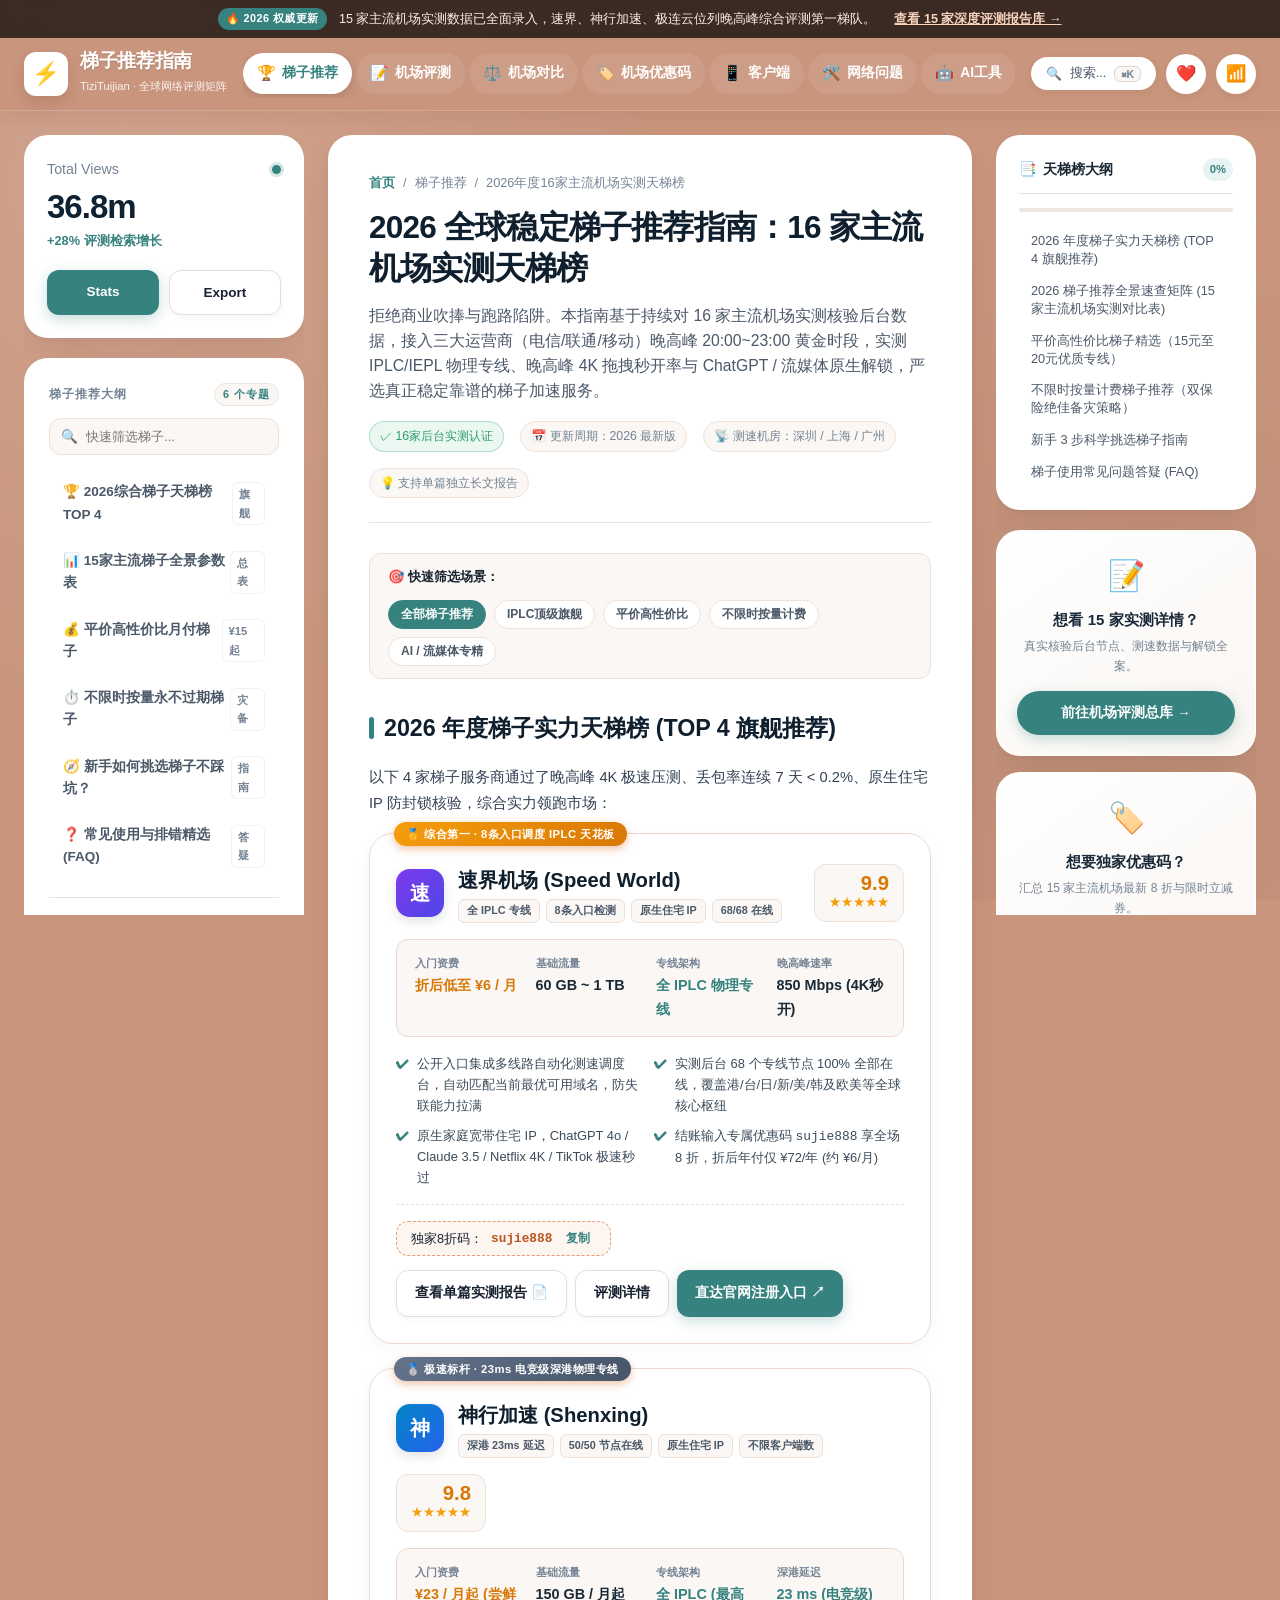
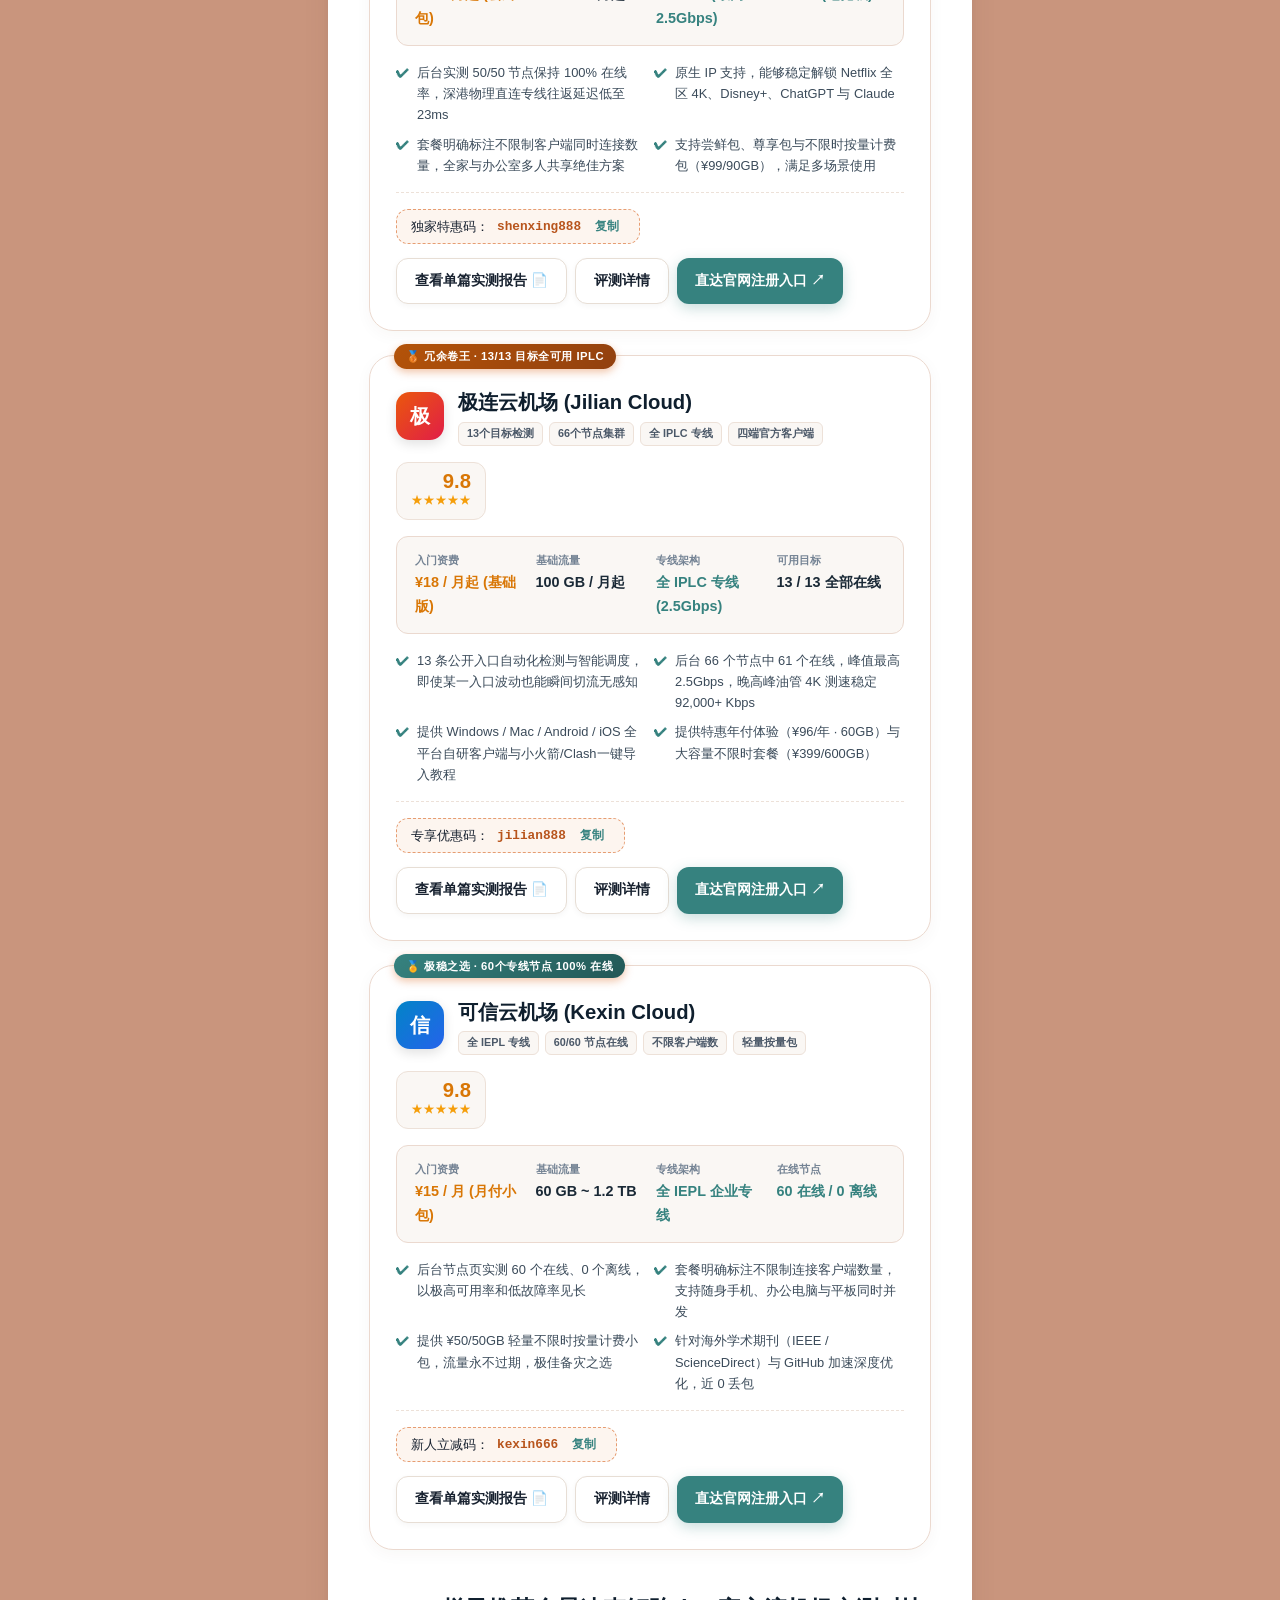
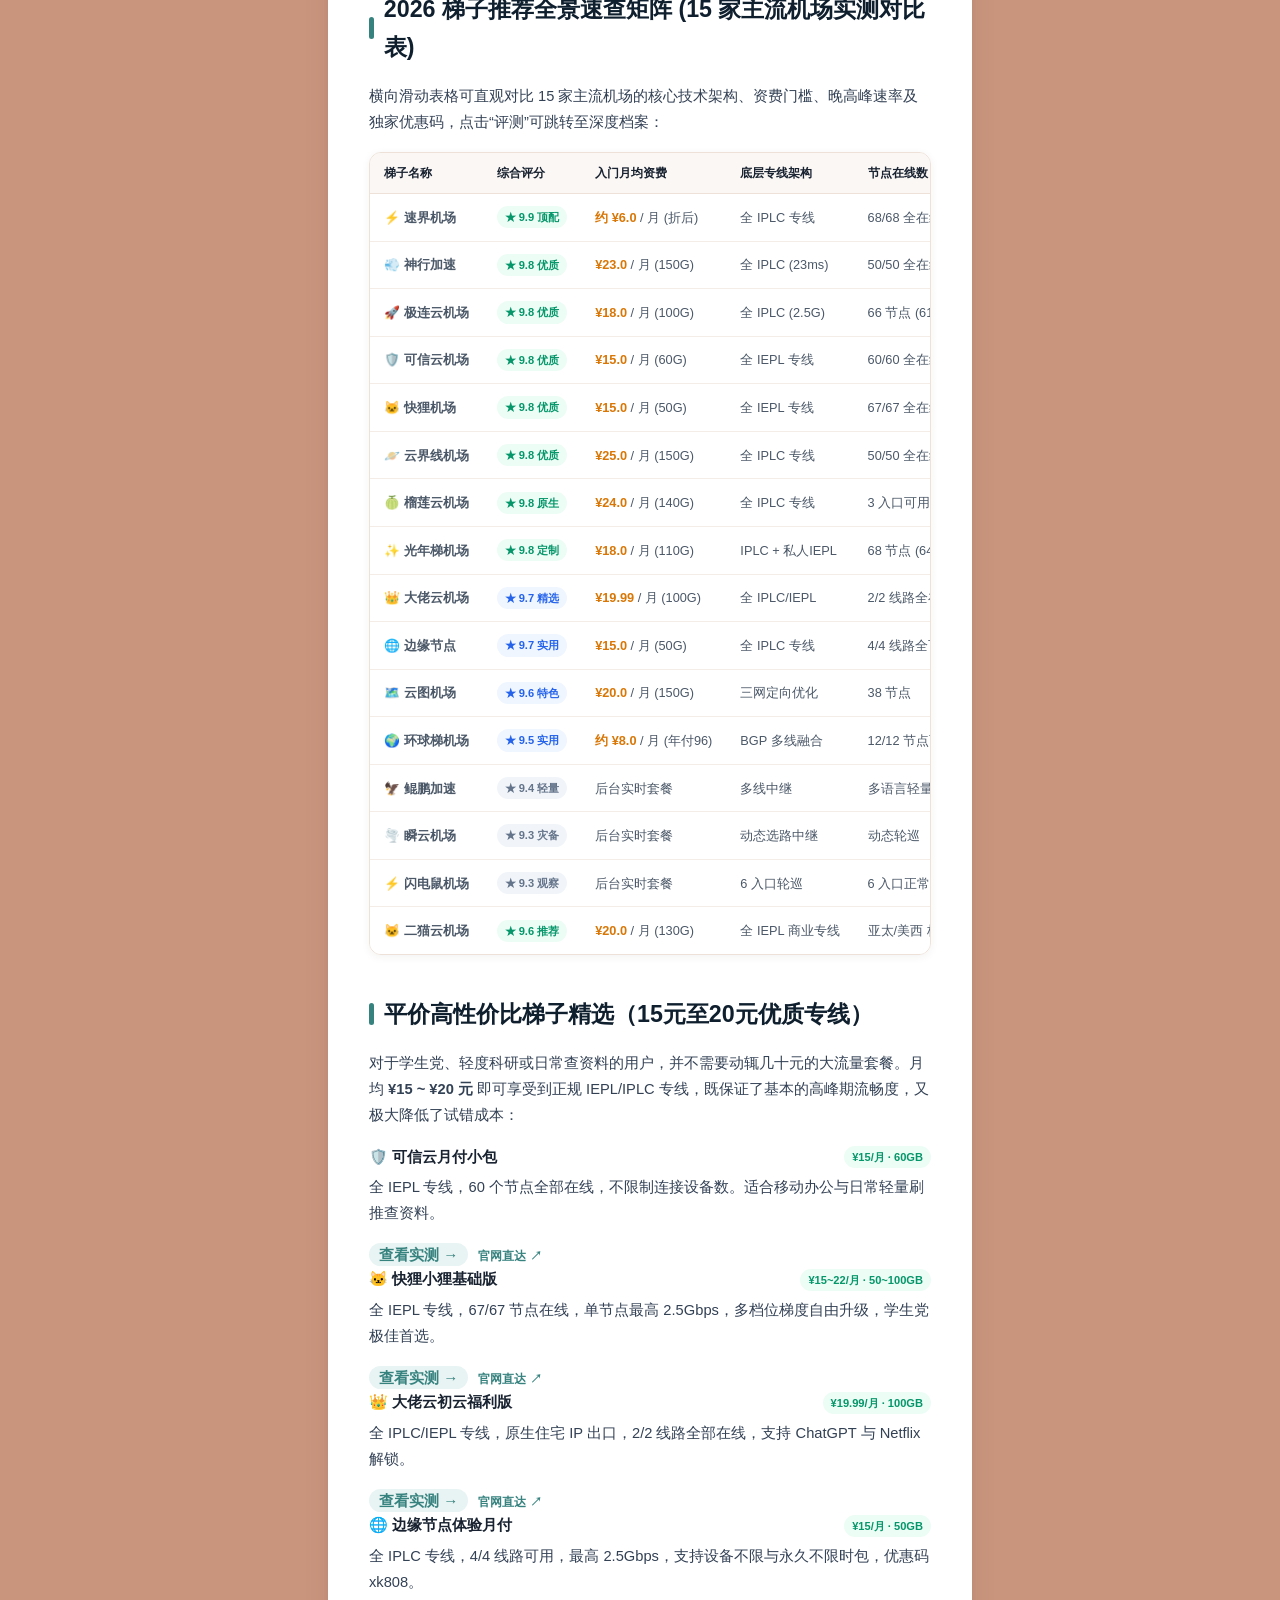
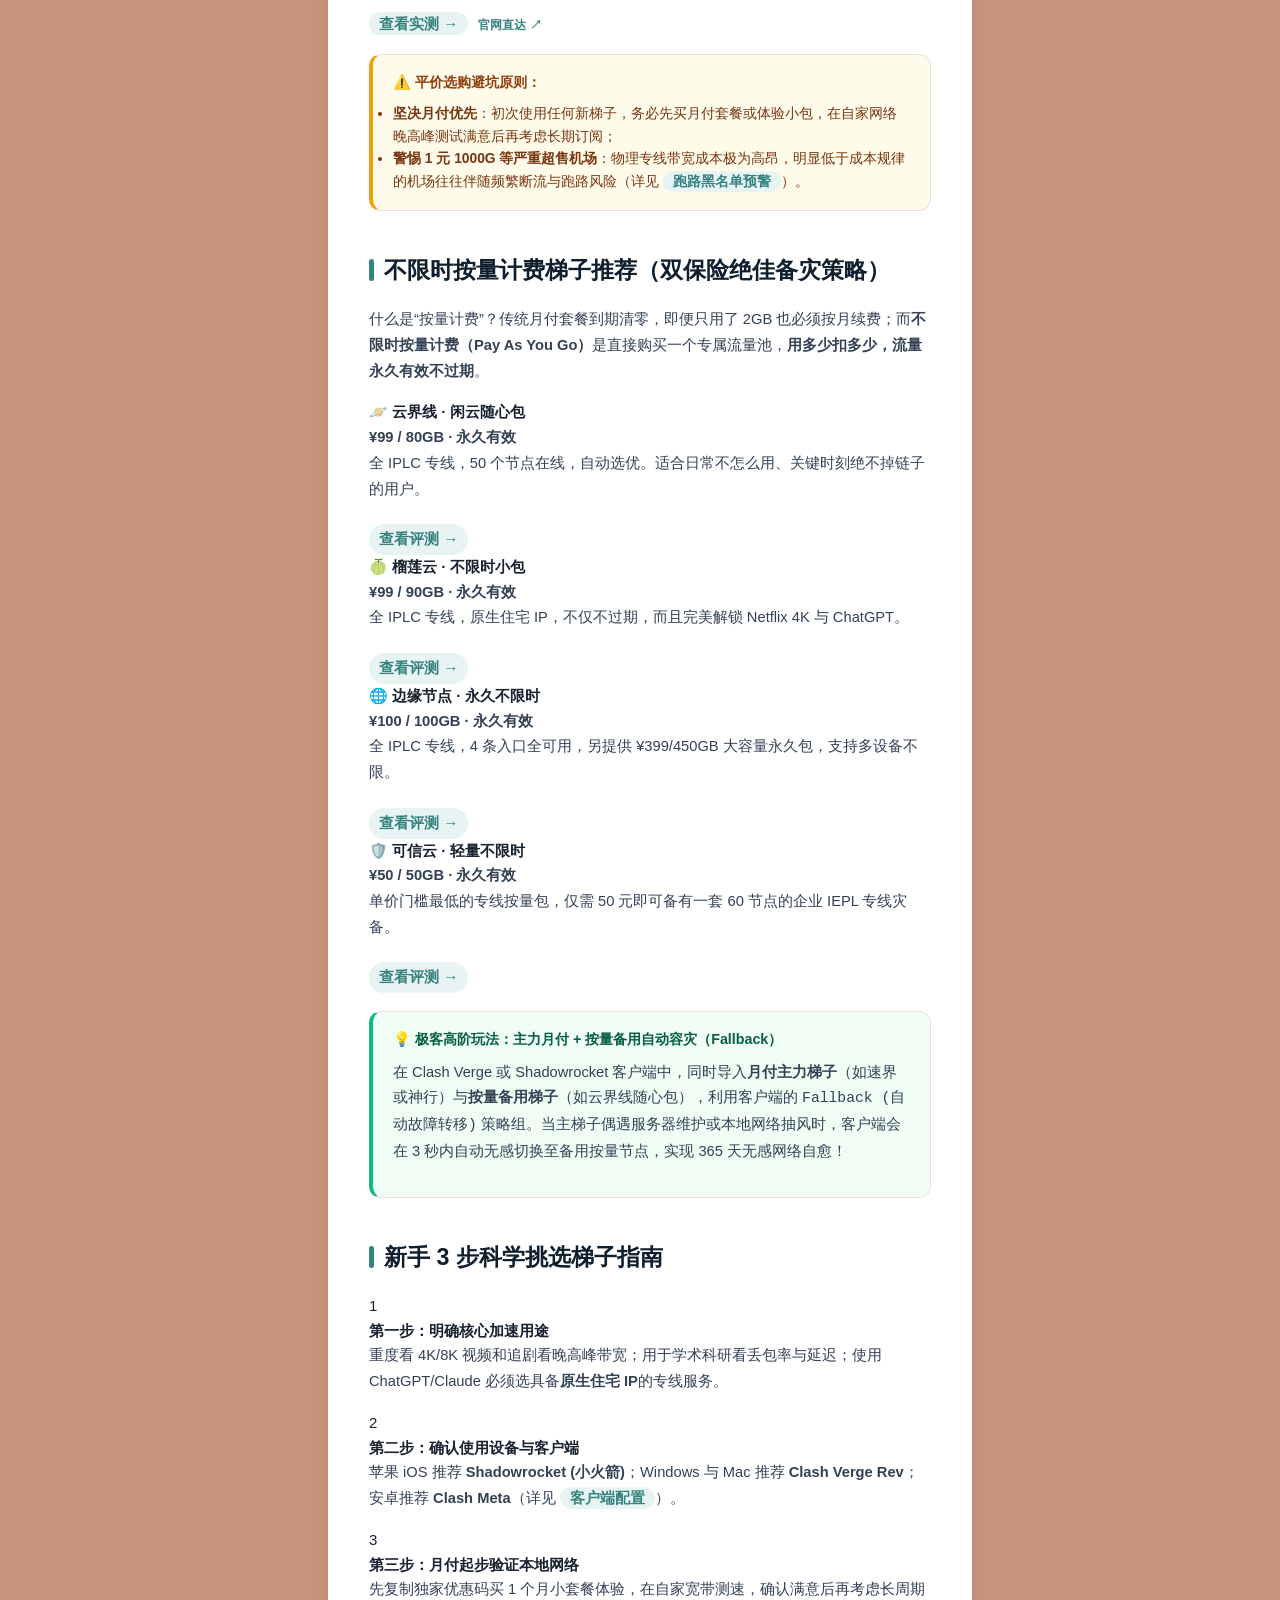
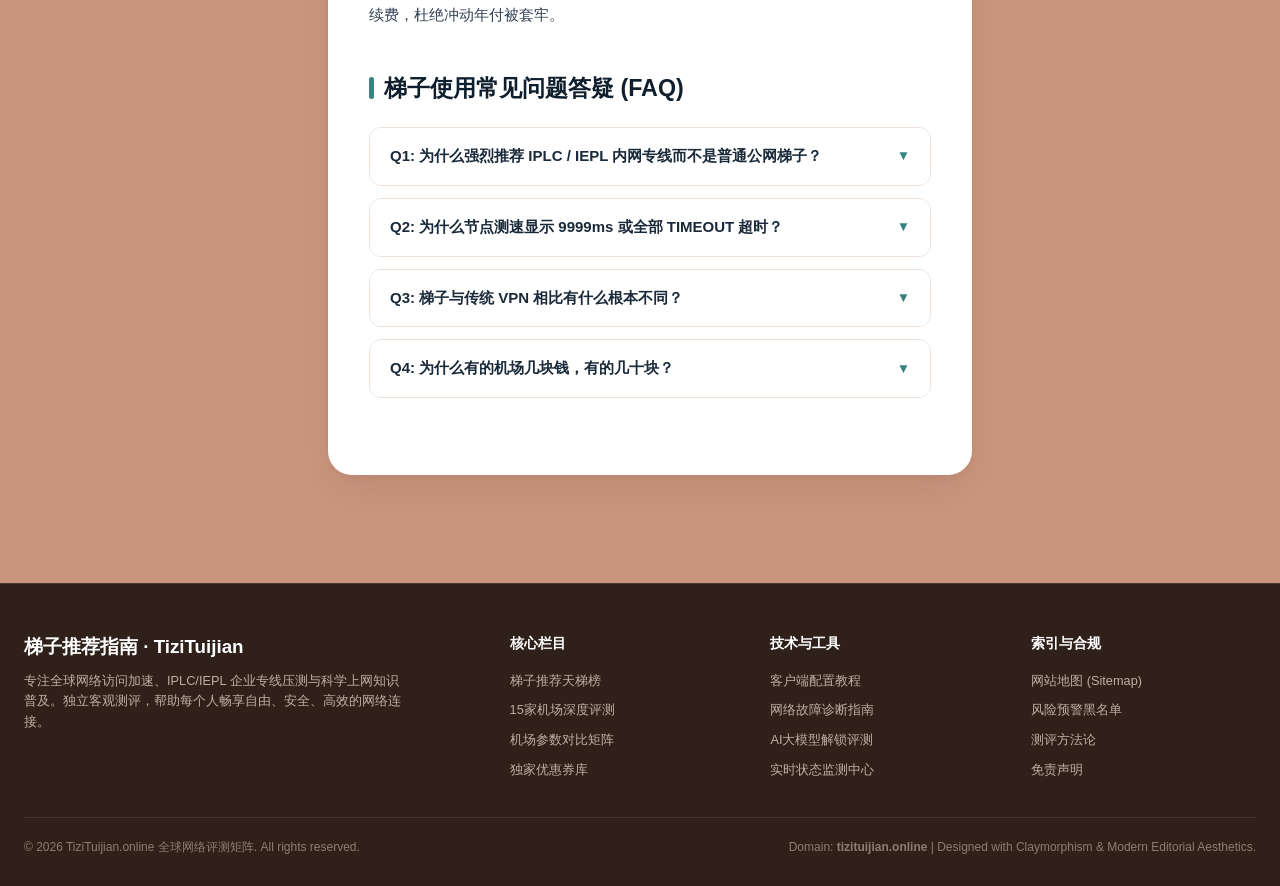
==== commit 76940bd5: "Update affiliate links and add Ermao Cloud review with 16 airports sync" ====
--- a/index.html
+++ b/index.html
@@ -240,14 +240,14 @@
               <span>/</span>
               <span>梯子推荐</span>
               <span>/</span>
-              <span>2026年度15家主流机场实测天梯榜</span>
+              <span>2026年度16家主流机场实测天梯榜</span>
             </div>
-            <h1 class="article-title">2026 全球稳定梯子推荐指南：15 家主流机场实测天梯榜</h1>
+            <h1 class="article-title">2026 全球稳定梯子推荐指南：16 家主流机场实测天梯榜</h1>
             <p class="article-lead">
-              拒绝商业吹捧与跑路陷阱。本指南基于持续对 15 家主流机场实测核验后台数据，接入三大运营商（电信/联通/移动）晚高峰 20:00~23:00 黄金时段，实测 IPLC/IEPL 物理专线、晚高峰 4K 拖拽秒开率与 ChatGPT / 流媒体原生解锁，严选真正稳定靠谱的梯子加速服务。
+              拒绝商业吹捧与跑路陷阱。本指南基于持续对 16 家主流机场实测核验后台数据，接入三大运营商（电信/联通/移动）晚高峰 20:00~23:00 黄金时段，实测 IPLC/IEPL 物理专线、晚高峰 4K 拖拽秒开率与 ChatGPT / 流媒体原生解锁，严选真正稳定靠谱的梯子加速服务。
             </p>
             <div class="meta-row">
-              <span class="meta-chip verified">✓ 15家后台实测认证</span>
+              <span class="meta-chip verified">✓ 16家后台实测认证</span>
               <span class="meta-chip">📅 更新周期：2026 最新版</span>
               <span class="meta-chip">📡 测速机房：深圳 / 上海 / 广州</span>
               <span class="meta-chip">💡 支持单篇独立长文报告</span>
@@ -396,7 +396,7 @@
                   <div class="card-cta-btns">
                     <a href="review.html?id=shenxing" class="btn-white">查看单篇实测报告 📄</a>
                     <a href="reviews.html#shenxing" class="btn-white">评测详情</a>
-                    <a href="https://fugui0077.shenxingaff.com/#/?code=z3ybkLVj" target="_blank" rel="noopener sponsored" class="btn-teal">直达官网注册入口 ↗</a>
+                    <a href="https://wuhan01.shenxingaff.com/#/?code=z3ybkLVj" target="_blank" rel="noopener sponsored" class="btn-teal">直达官网注册入口 ↗</a>
                   </div>
                 </div>
               </div>
@@ -570,7 +570,7 @@
                       <td><span class="tag-badge green">✔ 4K秒开，原生IP</span></td>
                       <td><span class="coupon-code">shenxing888</span> <button class="copy-btn" data-code="shenxing888" style="padding:2px 6px;font-size:0.7rem;">复制</button></td>
                       <td><a href="review.html?id=shenxing" class="internal-pill-link">评测 →</a></td>
-                      <td><a href="https://fugui0077.shenxingaff.com/#/?code=z3ybkLVj" target="_blank" rel="noopener sponsored" class="btn-teal" style="padding:4px 10px;font-size:0.75rem;">直达 ↗</a></td>
+                      <td><a href="https://wuhan01.shenxingaff.com/#/?code=z3ybkLVj" target="_blank" rel="noopener sponsored" class="btn-teal" style="padding:4px 10px;font-size:0.75rem;">直达 ↗</a></td>
                     </tr>
                     <tr>
                       <td><strong>🚀 极连云机场</strong></td>
@@ -614,7 +614,7 @@
                       <td><span class="tag-badge green">✔ 自动选优，随心包</span></td>
                       <td><span class="coupon-code">yjx888</span> <button class="copy-btn" data-code="yjx888" style="padding:2px 6px;font-size:0.7rem;">复制</button></td>
                       <td><a href="review.html?id=yunjiexian" class="internal-pill-link">评测 →</a></td>
-                      <td><a href="https://youxia01.yunjiexianaff.com/#/?code=8ImGvubv" target="_blank" rel="noopener sponsored" class="btn-teal" style="padding:4px 10px;font-size:0.75rem;">直达 ↗</a></td>
+                      <td><a href="https://liuajie7.yunjiexianaff.com/#/?code=AMWirEkQ" target="_blank" rel="noopener sponsored" class="btn-teal" style="padding:4px 10px;font-size:0.75rem;">直达 ↗</a></td>
                     </tr>
                     <tr>
                       <td><strong>🍈 榴莲云机场</strong></td>
@@ -625,7 +625,7 @@
                       <td><span class="tag-badge green">✔ 猫山王住宅IP全解</span></td>
                       <td><span class="coupon-code">liulian888</span> <button class="copy-btn" data-code="liulian888" style="padding:2px 6px;font-size:0.7rem;">复制85折</button></td>
                       <td><a href="review.html?id=liulian" class="internal-pill-link">评测 →</a></td>
-                      <td><a href="http://853vip01.liulianyunaff.com/#/?code=O6mS8K5N" target="_blank" rel="noopener sponsored" class="btn-teal" style="padding:4px 10px;font-size:0.75rem;">直达 ↗</a></td>
+                      <td><a href="https://liuajie74.liulianyunaff.com/#/?code=rp2bbeus" target="_blank" rel="noopener sponsored" class="btn-teal" style="padding:4px 10px;font-size:0.75rem;">直达 ↗</a></td>
                     </tr>
                     <tr>
                       <td><strong>✨ 光年梯机场</strong></td>
@@ -647,7 +647,7 @@
                       <td><span class="tag-badge green">✔ 小而精，高可用率</span></td>
                       <td><span class="coupon-code">dalao888</span> <button class="copy-btn" data-code="dalao888" style="padding:2px 6px;font-size:0.7rem;">复制</button></td>
                       <td><a href="review.html?id=dalao" class="internal-pill-link">评测 →</a></td>
-                      <td><a href="https://liu01.dalaoyunaff.com/#/?code=9A9fbKzz" target="_blank" rel="noopener sponsored" class="btn-teal" style="padding:4px 10px;font-size:0.75rem;">直达 ↗</a></td>
+                      <td><a href="https://liujie2.dalaoyunaff.com/#/?code=mmPDuc6r" target="_blank" rel="noopener sponsored" class="btn-teal" style="padding:4px 10px;font-size:0.75rem;">直达 ↗</a></td>
                     </tr>
                     <tr>
                       <td><strong>🌐 边缘节点</strong></td>
@@ -680,7 +680,7 @@
                       <td><span class="tag-badge blue">✔ 3/5/10多设备阶梯</span></td>
                       <td><span class="coupon-code">huanqiu888</span> <button class="copy-btn" data-code="huanqiu888" style="padding:2px 6px;font-size:0.7rem;">复制</button></td>
                       <td><a href="review.html?id=huanqiu" class="internal-pill-link">评测 →</a></td>
-                      <td><a href="https://123pps01.huanqiutiaff.com/#/?code=iJzShI5m" target="_blank" rel="noopener sponsored" class="btn-teal" style="padding:4px 10px;font-size:0.75rem;">直达 ↗</a></td>
+                      <td><a href="https://liuajie740.huanqiutiaff.com/#/?code=1PrqjboO" target="_blank" rel="noopener sponsored" class="btn-teal" style="padding:4px 10px;font-size:0.75rem;">直达 ↗</a></td>
                     </tr>
                     <tr>
                       <td><strong>🦅 鲲鹏加速</strong></td>
@@ -713,7 +713,18 @@
                       <td><span class="tag-badge gray">✔ 最快约 863ms</span></td>
                       <td><span class="coupon-code">shandian888</span></td>
                       <td><a href="review.html?id=shandian" class="internal-pill-link">评测 →</a></td>
-                      <td><a href="https://eothvip01.shandianshuaff.com/#/?code=qNodU3f6" target="_blank" rel="noopener sponsored" class="btn-teal" style="padding:4px 10px;font-size:0.75rem;">直达 ↗</a></td>
+                      <td><a href="https://liujie2.shandianshuaff.com/#/?code=vwBNE30O" target="_blank" rel="noopener sponsored" class="btn-teal" style="padding:4px 10px;font-size:0.75rem;">直达 ↗</a></td>
+                    </tr>
+                    <tr>
+                      <td><strong>🐱 二猫云机场</strong></td>
+                      <td><span class="tag-badge green">★ 9.6 推荐</span></td>
+                      <td><strong style="color:#d97706;">¥20.0</strong> / 月 (130G)</td>
+                      <td>全 IEPL 商业专线</td>
+                      <td>亚太/美西 核心全通</td>
+                      <td><span class="tag-badge green">✔ 晚高峰&lt;2.3%丢包，多送10G</span></td>
+                      <td><span class="coupon-code">ermao5555</span> <button class="copy-btn" data-code="ermao5555" style="padding:2px 6px;font-size:0.7rem;">复制</button></td>
+                      <td><a href="review.html?id=ermao" class="internal-pill-link">评测 →</a></td>
+                      <td><a href="https://guangs.2maoyunaff.cc/#/?code=wMKtwSYr" target="_blank" rel="noopener sponsored" class="btn-teal" style="padding:4px 10px;font-size:0.75rem;">直达 ↗</a></td>
                     </tr>
                   </tbody>
                 </table>
@@ -752,7 +763,7 @@
                     <span class="tag-badge green">¥19.99/月 · 100GB</span>
                   </div>
                   <p>全 IPLC/IEPL 专线，原生住宅 IP 出口，2/2 线路全部在线，支持 ChatGPT 与 Netflix 解锁。</p>
-                  <div style="margin-top:8px;"><a href="reviews.html#dalao" class="internal-pill-link">查看实测 →</a> <a href="https://liu01.dalaoyunaff.com/#/?code=9A9fbKzz" target="_blank" rel="noopener sponsored" style="color:var(--color-teal);font-size:0.8rem;margin-left:6px;font-weight:700;">官网直达 ↗</a></div>
+                  <div style="margin-top:8px;"><a href="reviews.html#dalao" class="internal-pill-link">查看实测 →</a> <a href="https://liujie2.dalaoyunaff.com/#/?code=mmPDuc6r" target="_blank" rel="noopener sponsored" style="color:var(--color-teal);font-size:0.8rem;margin-left:6px;font-weight:700;">官网直达 ↗</a></div>
                 </div>
 
                 <div class="verified-subcard">
